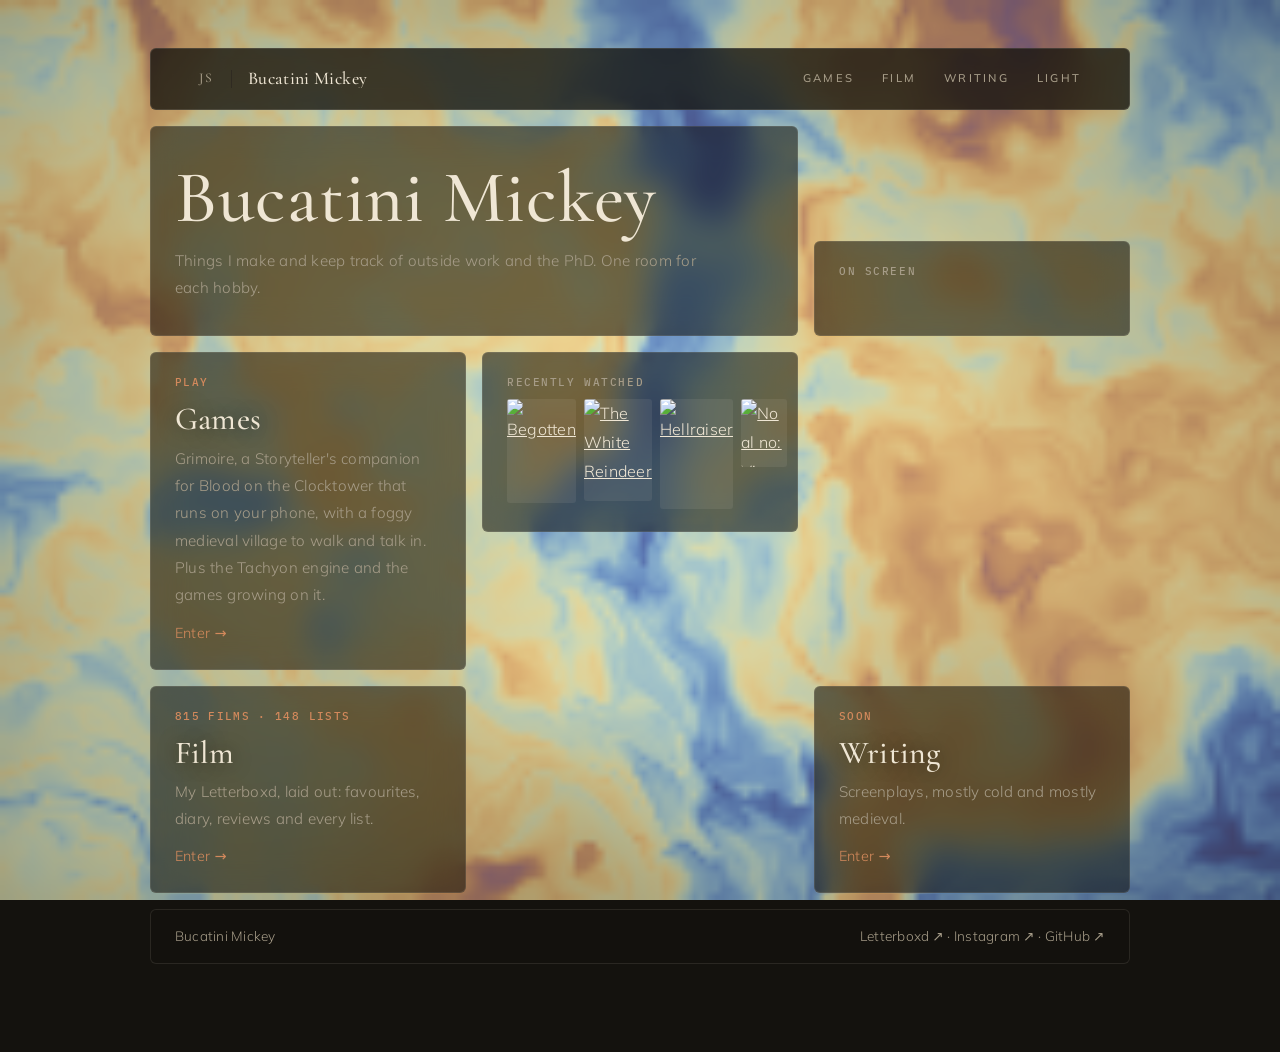
==== index.html @ 18b7577d "Hub: smoother, finer, Off-the-Air melts without the square glitch; a modular home of tiles over the " ====
<!doctype html>
<html lang="en">
<head>
<meta charset="utf-8">
<meta name="viewport" content="width=device-width,initial-scale=1,viewport-fit=cover">
<title>Bucatini Mickey</title>
<link rel="stylesheet" href="assets/fonts/fonts.css">
<link rel="preload" href="assets/fonts/cormorant-garamond-500-latin.woff2" as="font" type="font/woff2" crossorigin>
<link rel="preload" href="assets/fonts/mulish-500-latin.woff2" as="font" type="font/woff2" crossorigin>
<meta name="description" content="Hobby projects by Mickey: film, game dev and whatever grows next.">
<style>
/* Bucatini Mickey hub: the page floats on a datamoshed cut-up of patterns and photographs (assets/hub.js; the Mandelbrot zoom and the Maya textile are in assets/archive) (the Starry Night field is kept in assets/archive). Shared theme. Night-forest dark by default, autumn + psychedelic accents, washi paper light mode on request. */
:root{
  --bg:#14120e; --bg2:#1c1913; --ink:#efe6d4; --dim:#a69c88; --line:#2f2a21;
  --kaki:#e8743b; --kuchiba:#d6a14a; --koke:#86a35a; --ai:#5b77bd; --fuji:#a07ccb; --beni:#d0473c;
  --acc:#d3895c; --hair:color-mix(in srgb,var(--line) 70%,transparent);
  --f-disp:'Cormorant Garamond',Garamond,Georgia,serif;
  --f-body:'Mulish',system-ui,sans-serif;
  --f-mono:'IBM Plex Mono',ui-monospace,monospace;
  --here-size:1.1rem;
  color-scheme:dark;
}
:root[data-theme="light"]{
  --bg:#ece6da; --bg2:#f5f0e6; --ink:#1d1a15; --dim:#6b6253; --line:#d6ccbb;
  --kaki:#c4561f; --kuchiba:#a2761b; --koke:#557a2c; --ai:#33508f; --fuji:#6f4a95; --beni:#a8302a;
  --acc:#a95a32; color-scheme:light}
*{box-sizing:border-box}
html{scroll-padding-top:20px}
body{margin:0;background:var(--bg);color:var(--ink);font:300 16px/1.8 var(--f-body);letter-spacing:.015em}
a{color:inherit}
button,input,summary{font:inherit;color:inherit}
:focus-visible{outline:2px solid var(--acc);outline-offset:3px}
.wrap{max-width:none;margin:0;padding-inline:clamp(20px,5vw,48px)}
.sky{position:relative;height:clamp(220px,42vh,420px);overflow:hidden}
.sky.short{height:clamp(150px,26vh,240px)}
.sky canvas{position:absolute;inset:0;width:100%;height:100%;display:block}
.sky::after{content:"";position:absolute;inset:0;background:linear-gradient(to bottom,transparent 40%,var(--bg))}
.mast{position:relative;display:flex;flex-direction:column;gap:14px;padding-block:56px 36px}
.crumb{font:500 .78rem var(--f-mono);letter-spacing:.12em;text-transform:uppercase;color:var(--dim);text-decoration:none}
.crumb:hover{color:var(--acc)}
.title{display:flex;align-items:flex-end;gap:18px;flex-wrap:wrap}
h1{font:500 clamp(2.8rem,9.5vw,5.2rem)/1 var(--f-disp);margin:0;letter-spacing:.01em;text-wrap:balance}
.lede{margin:0;max-width:58ch;color:var(--dim)}
.lede a{color:var(--ink);text-decoration-color:var(--acc);text-underline-offset:3px}
.enso{display:inline-block;width:.7em;height:.7em;border:1.5px solid var(--acc);border-right-color:transparent;border-radius:50%;transform:rotate(-30deg);flex:none}
footer{border-top:1px solid var(--line);padding-block:24px 48px;color:var(--dim);font-size:.85rem;display:flex;gap:16px;flex-wrap:wrap;justify-content:space-between}
footer a{text-decoration:none}footer a:hover{color:var(--acc)}
@media (prefers-reduced-motion:no-preference){html{scroll-behavior:smooth}}

.top{position:relative;z-index:2;border-bottom:1px solid var(--line);background:var(--bg)}
.top .wrap{display:flex;justify-content:space-between;align-items:center;gap:16px;min-height:52px;flex-wrap:wrap}
.top .home{font:500 1.15rem var(--f-disp);text-decoration:none;letter-spacing:.02em}
.top nav{display:flex;align-items:center;gap:22px;font-size:.85rem;letter-spacing:.08em;text-transform:uppercase}
.top nav a{text-decoration:none;color:var(--dim);padding-block:4px;border-bottom:1px solid transparent}
.top nav a:hover{color:var(--ink)}
.top nav a[aria-current="page"]{color:var(--ink);border-bottom-color:var(--acc)}
.top nav .later{color:var(--dim);opacity:.55;cursor:default;padding-block:4px;border-bottom:1px solid transparent}
.mode{background:none;border:0;padding:4px 0;cursor:pointer;color:var(--dim);font:inherit;letter-spacing:inherit;text-transform:inherit;border-bottom:1px solid transparent}
.mode:hover{color:var(--ink)}

/* one painted background for the whole site; content sits on a paper column down the middle */
.brand{display:flex;align-items:center;gap:12px}
.js{display:inline-grid;place-items:center;width:30px;height:30px;border:1px solid var(--ink);font:600 .78rem/1 var(--f-body);letter-spacing:.06em;color:var(--ink);text-decoration:none;flex:none}
a.js:hover{background:var(--ink);color:var(--bg)}
span.js{cursor:default;opacity:.85}
/* Letterboxd link: its orange, green and blue as the underline */
.lb{text-decoration:none;background:linear-gradient(to right,#ff8000 0 33.3%,#00e054 33.3% 66.6%,#40bcf4 66.6%) no-repeat 0 100%/100% 2px;padding-bottom:2px}
.lb:hover{background-size:100% 100%;color:#14181c}
</style>
<style>
/* the panel lets a little more of the fractal through than other pages do */
/* the panel is frosted glass: the backdrop's colours come through it blurred and darkened (lightened in the light
   theme), so it belongs to the picture; the bar stays nearly solid, and the rooms are set off by hairlines */
body .page{--glass:84%}
@media (min-width:621px){
  body .page{background:color-mix(in srgb,var(--bg) 42%,transparent);-webkit-backdrop-filter:blur(24px) saturate(1.5) brightness(.62);backdrop-filter:blur(24px) saturate(1.5) brightness(.62);
    box-shadow:0 0 0 1px color-mix(in srgb,var(--ink) 14%,transparent),0 40px 90px -40px rgba(0,0,0,.6)}
  :root[data-theme="light"] body .page{background:color-mix(in srgb,var(--bg) 55%,transparent);-webkit-backdrop-filter:blur(24px) saturate(1.3) brightness(1.18);backdrop-filter:blur(24px) saturate(1.3) brightness(1.18)}
  body .page>.bar{background:color-mix(in srgb,var(--bg) 88%,transparent)}
  .room{border-top-color:color-mix(in srgb,var(--ink) 16%,transparent)}
  .room h2,.mast h1{text-shadow:0 1px 18px color-mix(in srgb,var(--bg) 60%,transparent)}
}
@media (max-width:620px){body .page{--glass:76%}}
.rooms{display:flex;flex-direction:column;padding-block:8px 64px}
.room{display:grid;grid-template-columns:auto minmax(0,1fr) auto;gap:18px;align-items:start;padding:40px 0;border-top:1px solid var(--line);text-decoration:none}
.room:last-child{border-bottom:1px solid var(--line)}

.room .enso{margin-top:.8rem;font-size:1.2rem}
.room h2{font:500 clamp(1.6rem,4.5vw,2.2rem)/1.1 var(--f-disp);margin:0 0 8px}
.room p{margin:0;color:var(--dim);max-width:52ch}
.room .go{display:inline-block;margin-top:12px;font-size:.9rem;color:var(--acc)}
a.room:hover h2{color:var(--acc)}
a.room:hover .go{text-decoration:underline;text-underline-offset:4px}
.stats{display:flex;flex-direction:column;gap:10px;margin:0;text-align:right}
.stats dt{font:500 .68rem var(--f-mono);letter-spacing:.12em;text-transform:uppercase;color:var(--dim)}
.stats dd{margin:0;font:500 1.6rem/1 var(--f-disp);font-variant-numeric:tabular-nums}
.soon{font:500 .72rem var(--f-mono);letter-spacing:.12em;text-transform:uppercase;color:var(--acc);border:1px solid var(--acc);border-radius:99px;padding:3px 10px;white-space:nowrap}
@media (max-width:620px){.room{grid-template-columns:auto minmax(0,1fr)}.stats{grid-column:2;flex-direction:row;gap:20px;text-align:left}.soon{grid-column:2;justify-self:start}}
</style>
<link rel="stylesheet" href="assets/bar.css">
<style>
/* A modular home: no single panel. The bar floats on its own; below it, tiles of frosted glass sit in a grid with
   gaps (and one empty cell) through which the backdrop shows. The "On screen" tile names the photograph the
   backdrop is showing; "Recently watched" takes the last four films from the Film page's diary. */
body .page{background:transparent!important;box-shadow:none!important;-webkit-backdrop-filter:none!important;backdrop-filter:none!important;border-radius:0}
body .page>.bar{background:color-mix(in srgb,var(--bg) 78%,transparent);-webkit-backdrop-filter:blur(18px);backdrop-filter:blur(18px);border-radius:6px;border:1px solid color-mix(in srgb,var(--ink) 12%,transparent)}
.tiles{display:grid;grid-template-columns:repeat(6,minmax(0,1fr));gap:16px;margin-top:16px;padding-bottom:40px}
.tile{position:relative;display:block;padding:22px 24px;border-radius:6px;text-decoration:none;color:var(--ink);
  background:color-mix(in srgb,var(--bg) 58%,transparent);-webkit-backdrop-filter:blur(16px) saturate(1.3);backdrop-filter:blur(16px) saturate(1.3);
  border:1px solid color-mix(in srgb,var(--ink) 10%,transparent);transition:background .3s,transform .3s}
.tile h2{font:500 clamp(1.5rem,3.2vw,2rem)/1.1 var(--f-disp);margin:0 0 8px}
.tile p{margin:0;color:var(--dim);font-size:.95rem}
.intro{grid-column:1/5;padding-block:34px}
.intro h1{font-size:clamp(2.6rem,7vw,4.6rem)}
.intro .lede{margin-top:12px}
.now{grid-column:5/7;align-self:end}
.now h2,.watched h2{font:500 .7rem var(--f-mono);letter-spacing:.14em;text-transform:uppercase;color:var(--dim);margin:0 0 10px}
.now p{font:italic 400 1.15rem/1.4 var(--f-disp);color:var(--ink)}
.room{grid-column:span 2}
a.room:hover{background:color-mix(in srgb,var(--bg) 72%,transparent);transform:translateY(-3px)}
a.room:hover h2{color:var(--acc)}
.kick{display:block;margin-bottom:12px;font:500 .7rem var(--f-mono);letter-spacing:.12em;text-transform:uppercase;color:var(--acc)}
.go{display:inline-block;margin-top:14px;font-size:.88rem;color:var(--acc)}
.watched{grid-column:3/5;align-self:start}
.watched ol{list-style:none;margin:0;padding:0;display:grid;grid-template-columns:repeat(4,1fr);gap:8px}
.watched a{display:block;border-radius:3px;overflow:hidden;aspect-ratio:2/3;background:color-mix(in srgb,var(--ink) 8%,transparent)}
.watched img{display:block;width:100%;height:100%;object-fit:cover}
.watched a:hover{outline:2px solid var(--acc);outline-offset:-2px}
/* a checkerboard: two cells are left empty so the picture shows through */
@media (min-width:901px){
  .intro{grid-row:1}.now{grid-row:1}
  .tiles>a[href="game-dev/"]{grid-row:2;grid-column:1/3}.watched{grid-row:2;grid-column:3/5}
  .tiles>a[href="films/"]{grid-row:3;grid-column:1/3}.tiles>a[href="writing/"]{grid-row:3;grid-column:5/7}
  .foot{grid-row:4}
}
.foot{grid-column:1/7;display:flex;justify-content:space-between;flex-wrap:wrap;gap:10px;padding-block:14px;font-size:.85rem;color:var(--dim)}
.foot a{text-decoration:none}.foot a:hover{color:var(--acc)}
@media (max-width:900px){.tiles{grid-template-columns:repeat(2,minmax(0,1fr))}.intro,.foot{grid-column:1/3}.now,.watched{grid-column:span 2}.tiles>a.room{grid-column:span 1}.tiles>a[href="writing/"]{grid-column:span 2}}
@media (max-width:560px){.tile,body .page>.bar{-webkit-backdrop-filter:none!important;backdrop-filter:none!important;background:color-mix(in srgb,var(--bg) 74%,transparent)}   /* blur over a moving picture is costly on a phone */
  .tiles{grid-template-columns:1fr;gap:12px}.intro,.now,.watched,.foot,.tiles>a.room,.tiles>a[href="writing/"]{grid-column:1}.tile{padding:18px}}
</style>
</head>
<body>
<canvas class="backdrop" id="fractal" aria-hidden="true"></canvas>
<div class="page">
<header class="bar"><div class="bar-in">
  <nav class="sites" aria-label="Sites"><a class="me away" href="https://jsonsummers.github.io/" title="Jason Summers: research, CV and links"><span>J</span><span class="x"><span>ason </span></span><span>S</span><span class="x"><span>ummers</span></span></a><a class="bm here" href="./" aria-current="true" title="Bucatini Mickey: films, games, photos and other hobbies"><span>B</span><span class="x"><span>ucatini </span></span><span>M</span><span class="x"><span>ickey</span></span></a></nav>
  <nav class="pages" aria-label="Pages"><a href="game-dev/">Games</a><a href="films/">Film</a><a href="writing/">Writing</a><button class="mode" id="mode" type="button" aria-label="Switch light or dark">Light</button></nav>
</div></header>
<main class="tiles">
  <section class="tile intro"><h1>Bucatini Mickey</h1><p class="lede">Things I make and keep track of outside work and the PhD. One room for each hobby.</p></section>
  <section class="tile now" aria-live="polite"><h2>On screen</h2><p id="now">&nbsp;</p></section>
  <a class="tile room" href="game-dev/"><span class="kick">Play</span><h2>Games</h2><p>Grimoire, a Storyteller's companion for Blood on the Clocktower that runs on your phone, with a foggy medieval village to walk and talk in. Plus the Tachyon engine and the games growing on it.</p><span class="go">Enter →</span></a>
  <a class="tile room" href="films/"><span class="kick">815 films · 148 lists</span><h2>Film</h2><p>My Letterboxd, laid out: favourites, diary, reviews and every list.</p><span class="go">Enter →</span></a>
  <section class="tile watched"><h2>Recently watched</h2><ol id="watched"></ol></section>
  <a class="tile room" href="writing/"><span class="kick">Soon</span><h2>Writing</h2><p>Screenplays, mostly cold and mostly medieval.</p><span class="go">Enter →</span></a>
  <footer class="tile foot"><span>Bucatini Mickey</span><span><a href="https://letterboxd.com/bucatini_mickey/">Letterboxd ↗</a> · <a href="https://www.instagram.com/bucatini_mickey/">Instagram ↗</a> · <a href="https://github.com/bucatini-mickey">GitHub ↗</a></span></footer>
</main>
</div>
<script>/* the last four films from the Film page's diary */
fetch('films/recent.json').then(r=>r.ok?r.json():{films:[]}).then(d=>{const esc=x=>String(x||'').replace(/[&<>"]/g,c=>({'&':'&amp;','<':'&lt;','>':'&gt;','"':'&quot;'}[c]));
  document.getElementById('watched').innerHTML=(d.films||[]).slice(0,4).map(f=>`<li><a href="${esc(f.link)}" title="${esc(f.t)} (${esc(f.y)})"><img src="${esc(f.p.replace('-0-600-0-900-','-0-230-0-345-'))}" alt="${esc(f.t)}" loading="lazy"></a></li>`).join('')}).catch(()=>{});
addEventListener('hubscene',e=>{document.getElementById('now').textContent=e.detail||' '});</script>
<script src="assets/mosh.js"></script>
<script src="assets/hub.js"></script>
<script>
/* dark by default; light only when the visitor picks it (remembered in this browser) */
(function(){
  const root=document.documentElement, btn=document.getElementById('mode');
  const set=m=>{if(m==='light')root.dataset.theme='light';else delete root.dataset.theme;if(btn)btn.textContent=m==='light'?'Dark':'Light'};
  let m='dark';try{m=localStorage.getItem('bm-theme')||'dark'}catch(e){}
  set(m); if(btn)btn.onclick=()=>{m=m==='dark'?'light':'dark';try{localStorage.setItem('bm-theme',m)}catch(e){}set(m)};
})();
</script>
<script src="assets/bar.js" defer></script>
</body>
</html>
---- assets/fonts/fonts.css ----
/* Every typeface on this site, served from the site itself (no Google round trips). Made by fontslocal.py from
   the Google Fonts css2 API; latin and latin-ext only. The browser fetches a file only when a page uses that face. */
@font-face {
  font-family: 'Cormorant Garamond';
  font-style: normal;
  font-weight: 400;
  font-display: swap;
  src: url(cormorant-garamond-400-latin-ext.woff2) format('woff2');
  unicode-range: U+0100-02BA, U+02BD-02C5, U+02C7-02CC, U+02CE-02D7, U+02DD-02FF, U+0304, U+0308, U+0329, U+1D00-1DBF, U+1E00-1E9F, U+1EF2-1EFF, U+2020, U+20A0-20AB, U+20AD-20C4, U+2113, U+2C60-2C7F, U+A720-A7FF;
}
@font-face {
  font-family: 'Cormorant Garamond';
  font-style: normal;
  font-weight: 400;
  font-display: swap;
  src: url(cormorant-garamond-400-latin.woff2) format('woff2');
  unicode-range: U+0000-00FF, U+0131, U+0152-0153, U+02BB-02BC, U+02C6, U+02DA, U+02DC, U+0304, U+0308, U+0329, U+2000-206F, U+20AC, U+2122, U+2191, U+2193, U+2212, U+2215, U+FEFF, U+FFFD;
}
@font-face {
  font-family: 'Cormorant Garamond';
  font-style: italic;
  font-weight: 400;
  font-display: swap;
  src: url(cormorant-garamond-400i-latin-ext.woff2) format('woff2');
  unicode-range: U+0100-02BA, U+02BD-02C5, U+02C7-02CC, U+02CE-02D7, U+02DD-02FF, U+0304, U+0308, U+0329, U+1D00-1DBF, U+1E00-1E9F, U+1EF2-1EFF, U+2020, U+20A0-20AB, U+20AD-20C4, U+2113, U+2C60-2C7F, U+A720-A7FF;
}
@font-face {
  font-family: 'Cormorant Garamond';
  font-style: italic;
  font-weight: 400;
  font-display: swap;
  src: url(cormorant-garamond-400i-latin.woff2) format('woff2');
  unicode-range: U+0000-00FF, U+0131, U+0152-0153, U+02BB-02BC, U+02C6, U+02DA, U+02DC, U+0304, U+0308, U+0329, U+2000-206F, U+20AC, U+2122, U+2191, U+2193, U+2212, U+2215, U+FEFF, U+FFFD;
}
@font-face {
  font-family: 'Cormorant Garamond';
  font-style: normal;
  font-weight: 500;
  font-display: swap;
  src: url(cormorant-garamond-500-latin-ext.woff2) format('woff2');
  unicode-range: U+0100-02BA, U+02BD-02C5, U+02C7-02CC, U+02CE-02D7, U+02DD-02FF, U+0304, U+0308, U+0329, U+1D00-1DBF, U+1E00-1E9F, U+1EF2-1EFF, U+2020, U+20A0-20AB, U+20AD-20C4, U+2113, U+2C60-2C7F, U+A720-A7FF;
}
@font-face {
  font-family: 'Cormorant Garamond';
  font-style: normal;
  font-weight: 500;
  font-display: swap;
  src: url(cormorant-garamond-500-latin.woff2) format('woff2');
  unicode-range: U+0000-00FF, U+0131, U+0152-0153, U+02BB-02BC, U+02C6, U+02DA, U+02DC, U+0304, U+0308, U+0329, U+2000-206F, U+20AC, U+2122, U+2191, U+2193, U+2212, U+2215, U+FEFF, U+FFFD;
}
@font-face {
  font-family: 'Cormorant Garamond';
  font-style: normal;
  font-weight: 600;
  font-display: swap;
  src: url(cormorant-garamond-600-latin-ext.woff2) format('woff2');
  unicode-range: U+0100-02BA, U+02BD-02C5, U+02C7-02CC, U+02CE-02D7, U+02DD-02FF, U+0304, U+0308, U+0329, U+1D00-1DBF, U+1E00-1E9F, U+1EF2-1EFF, U+2020, U+20A0-20AB, U+20AD-20C4, U+2113, U+2C60-2C7F, U+A720-A7FF;
}
@font-face {
  font-family: 'Cormorant Garamond';
  font-style: normal;
  font-weight: 600;
  font-display: swap;
  src: url(cormorant-garamond-600-latin.woff2) format('woff2');
  unicode-range: U+0000-00FF, U+0131, U+0152-0153, U+02BB-02BC, U+02C6, U+02DA, U+02DC, U+0304, U+0308, U+0329, U+2000-206F, U+20AC, U+2122, U+2191, U+2193, U+2212, U+2215, U+FEFF, U+FFFD;
}
@font-face {
  font-family: 'EB Garamond';
  font-style: normal;
  font-weight: 400;
  font-display: swap;
  src: url(eb-garamond-400-latin-ext.woff2) format('woff2');
  unicode-range: U+0100-02BA, U+02BD-02C5, U+02C7-02CC, U+02CE-02D7, U+02DD-02FF, U+0304, U+0308, U+0329, U+1D00-1DBF, U+1E00-1E9F, U+1EF2-1EFF, U+2020, U+20A0-20AB, U+20AD-20C4, U+2113, U+2C60-2C7F, U+A720-A7FF;
}
@font-face {
  font-family: 'EB Garamond';
  font-style: normal;
  font-weight: 400;
  font-display: swap;
  src: url(eb-garamond-400-latin.woff2) format('woff2');
  unicode-range: U+0000-00FF, U+0131, U+0152-0153, U+02BB-02BC, U+02C6, U+02DA, U+02DC, U+0304, U+0308, U+0329, U+2000-206F, U+20AC, U+2122, U+2191, U+2193, U+2212, U+2215, U+FEFF, U+FFFD;
}
@font-face {
  font-family: 'EB Garamond';
  font-style: italic;
  font-weight: 400;
  font-display: swap;
  src: url(eb-garamond-400i-latin-ext.woff2) format('woff2');
  unicode-range: U+0100-02BA, U+02BD-02C5, U+02C7-02CC, U+02CE-02D7, U+02DD-02FF, U+0304, U+0308, U+0329, U+1D00-1DBF, U+1E00-1E9F, U+1EF2-1EFF, U+2020, U+20A0-20AB, U+20AD-20C4, U+2113, U+2C60-2C7F, U+A720-A7FF;
}
@font-face {
  font-family: 'EB Garamond';
  font-style: italic;
  font-weight: 400;
  font-display: swap;
  src: url(eb-garamond-400i-latin.woff2) format('woff2');
  unicode-range: U+0000-00FF, U+0131, U+0152-0153, U+02BB-02BC, U+02C6, U+02DA, U+02DC, U+0304, U+0308, U+0329, U+2000-206F, U+20AC, U+2122, U+2191, U+2193, U+2212, U+2215, U+FEFF, U+FFFD;
}
@font-face {
  font-family: 'EB Garamond';
  font-style: normal;
  font-weight: 500;
  font-display: swap;
  src: url(eb-garamond-500-latin-ext.woff2) format('woff2');
  unicode-range: U+0100-02BA, U+02BD-02C5, U+02C7-02CC, U+02CE-02D7, U+02DD-02FF, U+0304, U+0308, U+0329, U+1D00-1DBF, U+1E00-1E9F, U+1EF2-1EFF, U+2020, U+20A0-20AB, U+20AD-20C4, U+2113, U+2C60-2C7F, U+A720-A7FF;
}
@font-face {
  font-family: 'EB Garamond';
  font-style: normal;
  font-weight: 500;
  font-display: swap;
  src: url(eb-garamond-500-latin.woff2) format('woff2');
  unicode-range: U+0000-00FF, U+0131, U+0152-0153, U+02BB-02BC, U+02C6, U+02DA, U+02DC, U+0304, U+0308, U+0329, U+2000-206F, U+20AC, U+2122, U+2191, U+2193, U+2212, U+2215, U+FEFF, U+FFFD;
}
@font-face {
  font-family: 'Fraunces';
  font-style: normal;
  font-weight: 500;
  font-display: swap;
  src: url(fraunces-500-latin-ext.woff2) format('woff2');
  unicode-range: U+0100-02BA, U+02BD-02C5, U+02C7-02CC, U+02CE-02D7, U+02DD-02FF, U+0304, U+0308, U+0329, U+1D00-1DBF, U+1E00-1E9F, U+1EF2-1EFF, U+2020, U+20A0-20AB, U+20AD-20C4, U+2113, U+2C60-2C7F, U+A720-A7FF;
}
@font-face {
  font-family: 'Fraunces';
  font-style: normal;
  font-weight: 500;
  font-display: swap;
  src: url(fraunces-500-latin.woff2) format('woff2');
  unicode-range: U+0000-00FF, U+0131, U+0152-0153, U+02BB-02BC, U+02C6, U+02DA, U+02DC, U+0304, U+0308, U+0329, U+2000-206F, U+20AC, U+2122, U+2191, U+2193, U+2212, U+2215, U+FEFF, U+FFFD;
}
@font-face {
  font-family: 'IBM Plex Mono';
  font-style: normal;
  font-weight: 400;
  font-display: swap;
  src: url(ibm-plex-mono-400-latin-ext.woff2) format('woff2');
  unicode-range: U+0100-02BA, U+02BD-02C5, U+02C7-02CC, U+02CE-02D7, U+02DD-02FF, U+0304, U+0308, U+0329, U+1D00-1DBF, U+1E00-1E9F, U+1EF2-1EFF, U+2020, U+20A0-20AB, U+20AD-20C4, U+2113, U+2C60-2C7F, U+A720-A7FF;
}
@font-face {
  font-family: 'IBM Plex Mono';
  font-style: normal;
  font-weight: 400;
  font-display: swap;
  src: url(ibm-plex-mono-400-latin.woff2) format('woff2');
  unicode-range: U+0000-00FF, U+0131, U+0152-0153, U+02BB-02BC, U+02C6, U+02DA, U+02DC, U+0304, U+0308, U+0329, U+2000-206F, U+20AC, U+2122, U+2191, U+2193, U+2212, U+2215, U+FEFF, U+FFFD;
}
@font-face {
  font-family: 'IBM Plex Mono';
  font-style: normal;
  font-weight: 500;
  font-display: swap;
  src: url(ibm-plex-mono-500-latin-ext.woff2) format('woff2');
  unicode-range: U+0100-02BA, U+02BD-02C5, U+02C7-02CC, U+02CE-02D7, U+02DD-02FF, U+0304, U+0308, U+0329, U+1D00-1DBF, U+1E00-1E9F, U+1EF2-1EFF, U+2020, U+20A0-20AB, U+20AD-20C4, U+2113, U+2C60-2C7F, U+A720-A7FF;
}
@font-face {
  font-family: 'IBM Plex Mono';
  font-style: normal;
  font-weight: 500;
  font-display: swap;
  src: url(ibm-plex-mono-500-latin.woff2) format('woff2');
  unicode-range: U+0000-00FF, U+0131, U+0152-0153, U+02BB-02BC, U+02C6, U+02DA, U+02DC, U+0304, U+0308, U+0329, U+2000-206F, U+20AC, U+2122, U+2191, U+2193, U+2212, U+2215, U+FEFF, U+FFFD;
}
@font-face {
  font-family: 'IBM Plex Mono';
  font-style: normal;
  font-weight: 600;
  font-display: swap;
  src: url(ibm-plex-mono-600-latin-ext.woff2) format('woff2');
  unicode-range: U+0100-02BA, U+02BD-02C5, U+02C7-02CC, U+02CE-02D7, U+02DD-02FF, U+0304, U+0308, U+0329, U+1D00-1DBF, U+1E00-1E9F, U+1EF2-1EFF, U+2020, U+20A0-20AB, U+20AD-20C4, U+2113, U+2C60-2C7F, U+A720-A7FF;
}
@font-face {
  font-family: 'IBM Plex Mono';
  font-style: normal;
  font-weight: 600;
  font-display: swap;
  src: url(ibm-plex-mono-600-latin.woff2) format('woff2');
  unicode-range: U+0000-00FF, U+0131, U+0152-0153, U+02BB-02BC, U+02C6, U+02DA, U+02DC, U+0304, U+0308, U+0329, U+2000-206F, U+20AC, U+2122, U+2191, U+2193, U+2212, U+2215, U+FEFF, U+FFFD;
}
@font-face {
  font-family: 'IM Fell English';
  font-style: normal;
  font-weight: 400;
  font-display: swap;
  src: url(im-fell-english-400-latin.woff2) format('woff2');
  unicode-range: U+0000-00FF, U+0131, U+0152-0153, U+02BB-02BC, U+02C6, U+02DA, U+02DC, U+0304, U+0308, U+0329, U+2000-206F, U+20AC, U+2122, U+2191, U+2193, U+2212, U+2215, U+FEFF, U+FFFD;
}
@font-face {
  font-family: 'IM Fell English';
  font-style: italic;
  font-weight: 400;
  font-display: swap;
  src: url(im-fell-english-400i-latin.woff2) format('woff2');
  unicode-range: U+0000-00FF, U+0131, U+0152-0153, U+02BB-02BC, U+02C6, U+02DA, U+02DC, U+0304, U+0308, U+0329, U+2000-206F, U+20AC, U+2122, U+2191, U+2193, U+2212, U+2215, U+FEFF, U+FFFD;
}
@font-face {
  font-family: 'IM Fell English SC';
  font-style: normal;
  font-weight: 400;
  font-display: swap;
  src: url(im-fell-english-sc-400-latin.woff2) format('woff2');
  unicode-range: U+0000-00FF, U+0131, U+0152-0153, U+02BB-02BC, U+02C6, U+02DA, U+02DC, U+0304, U+0308, U+0329, U+2000-206F, U+20AC, U+2122, U+2191, U+2193, U+2212, U+2215, U+FEFF, U+FFFD;
}
@font-face {
  font-family: 'Mulish';
  font-style: normal;
  font-weight: 300;
  font-display: swap;
  src: url(mulish-300-latin-ext.woff2) format('woff2');
  unicode-range: U+0100-02BA, U+02BD-02C5, U+02C7-02CC, U+02CE-02D7, U+02DD-02FF, U+0304, U+0308, U+0329, U+1D00-1DBF, U+1E00-1E9F, U+1EF2-1EFF, U+2020, U+20A0-20AB, U+20AD-20C4, U+2113, U+2C60-2C7F, U+A720-A7FF;
}
@font-face {
  font-family: 'Mulish';
  font-style: normal;
  font-weight: 300;
  font-display: swap;
  src: url(mulish-300-latin.woff2) format('woff2');
  unicode-range: U+0000-00FF, U+0131, U+0152-0153, U+02BB-02BC, U+02C6, U+02DA, U+02DC, U+0304, U+0308, U+0329, U+2000-206F, U+20AC, U+2122, U+2191, U+2193, U+2212, U+2215, U+FEFF, U+FFFD;
}
@font-face {
  font-family: 'Mulish';
  font-style: normal;
  font-weight: 400;
  font-display: swap;
  src: url(mulish-400-latin-ext.woff2) format('woff2');
  unicode-range: U+0100-02BA, U+02BD-02C5, U+02C7-02CC, U+02CE-02D7, U+02DD-02FF, U+0304, U+0308, U+0329, U+1D00-1DBF, U+1E00-1E9F, U+1EF2-1EFF, U+2020, U+20A0-20AB, U+20AD-20C4, U+2113, U+2C60-2C7F, U+A720-A7FF;
}
@font-face {
  font-family: 'Mulish';
  font-style: normal;
  font-weight: 400;
  font-display: swap;
  src: url(mulish-400-latin.woff2) format('woff2');
  unicode-range: U+0000-00FF, U+0131, U+0152-0153, U+02BB-02BC, U+02C6, U+02DA, U+02DC, U+0304, U+0308, U+0329, U+2000-206F, U+20AC, U+2122, U+2191, U+2193, U+2212, U+2215, U+FEFF, U+FFFD;
}
@font-face {
  font-family: 'Mulish';
  font-style: normal;
  font-weight: 500;
  font-display: swap;
  src: url(mulish-500-latin-ext.woff2) format('woff2');
  unicode-range: U+0100-02BA, U+02BD-02C5, U+02C7-02CC, U+02CE-02D7, U+02DD-02FF, U+0304, U+0308, U+0329, U+1D00-1DBF, U+1E00-1E9F, U+1EF2-1EFF, U+2020, U+20A0-20AB, U+20AD-20C4, U+2113, U+2C60-2C7F, U+A720-A7FF;
}
@font-face {
  font-family: 'Mulish';
  font-style: normal;
  font-weight: 500;
  font-display: swap;
  src: url(mulish-500-latin.woff2) format('woff2');
  unicode-range: U+0000-00FF, U+0131, U+0152-0153, U+02BB-02BC, U+02C6, U+02DA, U+02DC, U+0304, U+0308, U+0329, U+2000-206F, U+20AC, U+2122, U+2191, U+2193, U+2212, U+2215, U+FEFF, U+FFFD;
}
@font-face {
  font-family: 'Mulish';
  font-style: normal;
  font-weight: 600;
  font-display: swap;
  src: url(mulish-600-latin-ext.woff2) format('woff2');
  unicode-range: U+0100-02BA, U+02BD-02C5, U+02C7-02CC, U+02CE-02D7, U+02DD-02FF, U+0304, U+0308, U+0329, U+1D00-1DBF, U+1E00-1E9F, U+1EF2-1EFF, U+2020, U+20A0-20AB, U+20AD-20C4, U+2113, U+2C60-2C7F, U+A720-A7FF;
}
@font-face {
  font-family: 'Mulish';
  font-style: normal;
  font-weight: 600;
  font-display: swap;
  src: url(mulish-600-latin.woff2) format('woff2');
  unicode-range: U+0000-00FF, U+0131, U+0152-0153, U+02BB-02BC, U+02C6, U+02DA, U+02DC, U+0304, U+0308, U+0329, U+2000-206F, U+20AC, U+2122, U+2191, U+2193, U+2212, U+2215, U+FEFF, U+FFFD;
}
@font-face {
  font-family: 'Mulish';
  font-style: normal;
  font-weight: 700;
  font-display: swap;
  src: url(mulish-700-latin-ext.woff2) format('woff2');
  unicode-range: U+0100-02BA, U+02BD-02C5, U+02C7-02CC, U+02CE-02D7, U+02DD-02FF, U+0304, U+0308, U+0329, U+1D00-1DBF, U+1E00-1E9F, U+1EF2-1EFF, U+2020, U+20A0-20AB, U+20AD-20C4, U+2113, U+2C60-2C7F, U+A720-A7FF;
}
@font-face {
  font-family: 'Mulish';
  font-style: normal;
  font-weight: 700;
  font-display: swap;
  src: url(mulish-700-latin.woff2) format('woff2');
  unicode-range: U+0000-00FF, U+0131, U+0152-0153, U+02BB-02BC, U+02C6, U+02DA, U+02DC, U+0304, U+0308, U+0329, U+2000-206F, U+20AC, U+2122, U+2191, U+2193, U+2212, U+2215, U+FEFF, U+FFFD;
}
---- assets/bar.css ----
/* The top bar and the floating page, shared by jsonsummers.github.io and bucatini-mickey.github.io.
   Keep both copies identical (and assets/bar.js with them).

   Bar: both sites are always named in the same order, Jason Summers on the left and Bucatini Mickey on the right,
   divided by a hairline. The site you are on is written in full; the other is written quietly as its initials.
   Following the other site plays the change: this name folds down to its initials and the other unfolds to full.
   Each name is its initials plus folding spans (.x), so the change is just those spans opening or closing.
   On the right, this site's pages. One typeface on both sites, so the bar measures the same everywhere;
   each page colours it through --bg --ink --dim --line --acc.

   Floating page: every page's theme fills the window as a fixed .backdrop and the page sits on it as a panel of
   the same width and offset everywhere, so nothing moves when you change page or site. The panel lets a little
   of the backdrop through (--glass is how much of the page colour it keeps; less on phones, where the margins
   are too narrow to show the backdrop otherwise); the bar on it stays solid. */
.bar{position:relative;z-index:5;background:var(--bar-bg,var(--bg));border-bottom:1px solid var(--line);
  --f-bar:'Cormorant Garamond',Garamond,Georgia,serif;--f-barsans:'Mulish',system-ui,sans-serif}
.bar-in{max-width:var(--bar-w,1040px);margin:0 auto;padding:0 clamp(16px,5vw,48px);min-height:60px;display:flex;align-items:center;justify-content:space-between;gap:8px 24px;flex-wrap:wrap}
.sites{display:flex;align-items:center;margin:0;padding:0;--ease:cubic-bezier(.65,0,.35,1)}
.sites a{display:flex;align-items:center;text-decoration:none;white-space:nowrap;color:var(--ink);font:500 1.12rem/1 var(--f-bar);letter-spacing:.02em;
  transition:color .55s var(--ease),font-size .55s var(--ease),letter-spacing .55s var(--ease)}
.sites>*+*{margin-left:16px;padding-left:16px;border-left:1px solid var(--line)}
.sites .x{display:grid;grid-template-columns:1fr;transition:grid-template-columns .55s var(--ease),opacity .4s var(--ease)}
.sites .x>span{overflow:hidden;white-space:pre}
.sites .away,.sites.swap .here{color:var(--dim);font-size:.84rem;letter-spacing:.18em}
.sites .away .x,.sites.swap .here .x{grid-template-columns:0fr;opacity:0}
.sites.swap .away{color:var(--ink);font-size:1.12rem;letter-spacing:.02em}
.sites.swap .away .x{grid-template-columns:1fr;opacity:1}
.sites .away:hover{color:var(--ink)}
.pages{display:flex;align-items:center;gap:clamp(14px,2.6vw,28px);font:500 .7rem/1 var(--f-barsans);letter-spacing:.2em;text-transform:uppercase}
.pages a,.pages button{position:relative;color:var(--dim);text-decoration:none;padding:8px 0;border:0;background:none;font:inherit;letter-spacing:inherit;text-transform:inherit;cursor:pointer}
.pages a:hover,.pages button:hover{color:var(--ink)}
.pages a[aria-current="page"]{color:var(--ink)}
.pages a[aria-current="page"]::after{content:"";position:absolute;left:50%;bottom:0;width:14px;height:1px;margin-left:-7px;background:var(--acc)}
@media (max-width:620px){
  .bar-in{flex-direction:column;align-items:flex-start;gap:0;padding-block:14px 6px}
  .pages{flex-wrap:wrap;gap:2px 13px;padding-top:10px;letter-spacing:.13em;font-size:.66rem}
}

.backdrop{position:fixed;left:0;top:0;width:100vw;height:100vh;z-index:0;pointer-events:none;display:block;will-change:transform}
.backdrop.tall{height:140vh}
.page{--glass:90%;position:relative;z-index:1;max-width:980px;margin:48px auto;background:color-mix(in srgb,var(--bg) var(--glass),transparent);border-radius:4px;box-shadow:0 30px 80px -40px rgba(0,0,0,.45),0 0 0 1px var(--line)}
.page>.bar{border-radius:4px 4px 0 0}
.page>.bar .bar-in{max-width:none}
.page>footer:last-child{border-radius:0 0 4px 4px}
@media (max-width:1040px){.page{margin:28px 24px}}
@media (max-width:620px){.page{margin:14px 10px;--glass:82%}}
/* on a phone the margins are too narrow to show a page's backdrop, so a page can open a window onto it: with
   class="windowed" on .page and class="window" on one block (usually the title), that block is see-through and
   tall, and the rest of the page keeps its panel */
@media (max-width:620px){
  .page.windowed{background:transparent!important;box-shadow:none}
  .page.windowed>:not(.window){background:color-mix(in srgb,var(--bg) var(--glass),transparent)}
  .page.windowed>.bar{background:var(--bg)}
  .page.windowed>.window{background:transparent!important;min-height:var(--window,52vh)}
}
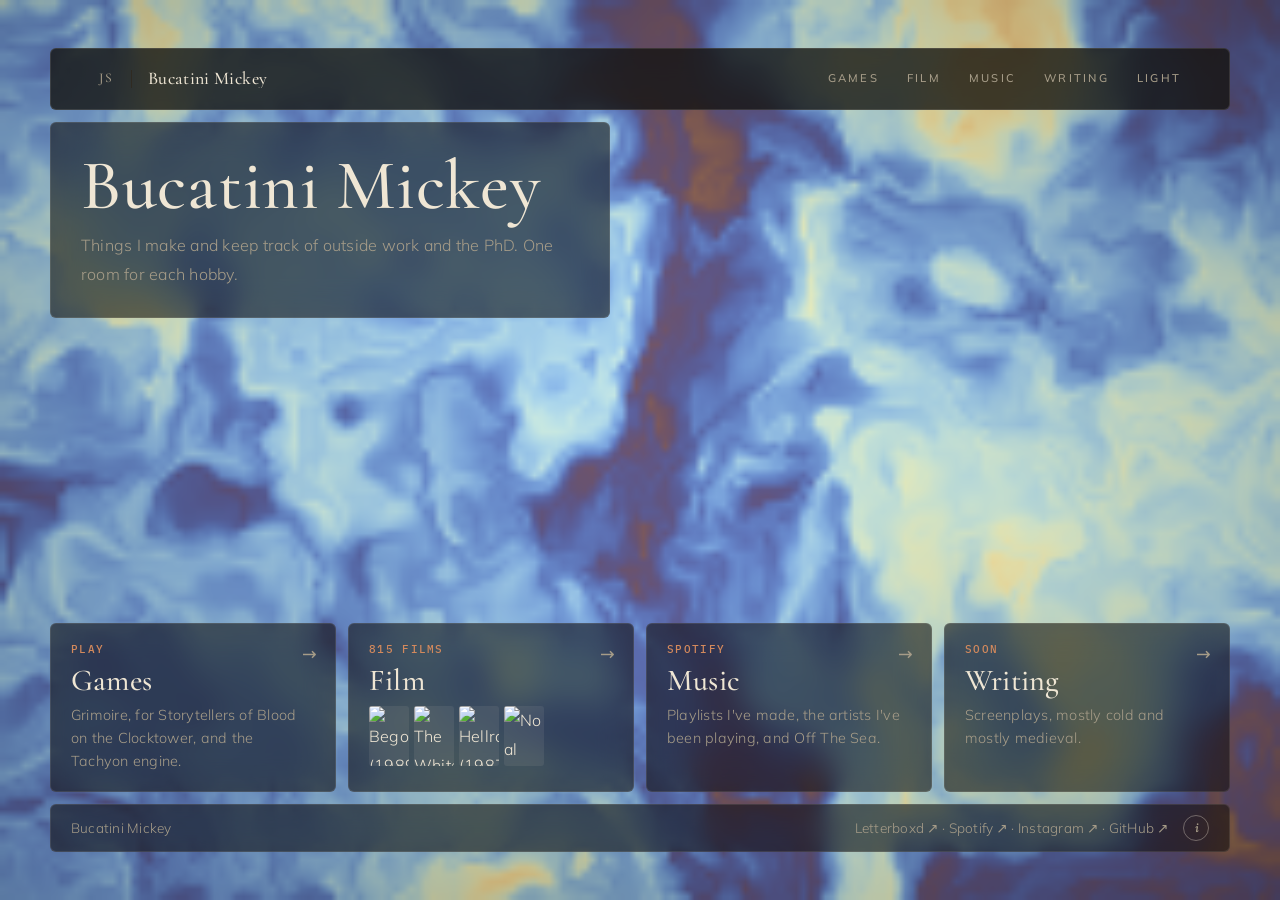
==== commit 800cbbea: "Hub as a home screen: intro, one open window, a row of rooms; caption behind an (i) button. New Musi" ====
--- a/index.html
+++ b/index.html
@@ -67,77 +67,46 @@
 .lb{text-decoration:none;background:linear-gradient(to right,#ff8000 0 33.3%,#00e054 33.3% 66.6%,#40bcf4 66.6%) no-repeat 0 100%/100% 2px;padding-bottom:2px}
 .lb:hover{background-size:100% 100%;color:#14181c}
 </style>
-<style>
-/* the panel lets a little more of the fractal through than other pages do */
-/* the panel is frosted glass: the backdrop's colours come through it blurred and darkened (lightened in the light
-   theme), so it belongs to the picture; the bar stays nearly solid, and the rooms are set off by hairlines */
-body .page{--glass:84%}
-@media (min-width:621px){
-  body .page{background:color-mix(in srgb,var(--bg) 42%,transparent);-webkit-backdrop-filter:blur(24px) saturate(1.5) brightness(.62);backdrop-filter:blur(24px) saturate(1.5) brightness(.62);
-    box-shadow:0 0 0 1px color-mix(in srgb,var(--ink) 14%,transparent),0 40px 90px -40px rgba(0,0,0,.6)}
-  :root[data-theme="light"] body .page{background:color-mix(in srgb,var(--bg) 55%,transparent);-webkit-backdrop-filter:blur(24px) saturate(1.3) brightness(1.18);backdrop-filter:blur(24px) saturate(1.3) brightness(1.18)}
-  body .page>.bar{background:color-mix(in srgb,var(--bg) 88%,transparent)}
-  .room{border-top-color:color-mix(in srgb,var(--ink) 16%,transparent)}
-  .room h2,.mast h1{text-shadow:0 1px 18px color-mix(in srgb,var(--bg) 60%,transparent)}
-}
-@media (max-width:620px){body .page{--glass:76%}}
-.rooms{display:flex;flex-direction:column;padding-block:8px 64px}
-.room{display:grid;grid-template-columns:auto minmax(0,1fr) auto;gap:18px;align-items:start;padding:40px 0;border-top:1px solid var(--line);text-decoration:none}
-.room:last-child{border-bottom:1px solid var(--line)}
-
-.room .enso{margin-top:.8rem;font-size:1.2rem}
-.room h2{font:500 clamp(1.6rem,4.5vw,2.2rem)/1.1 var(--f-disp);margin:0 0 8px}
-.room p{margin:0;color:var(--dim);max-width:52ch}
-.room .go{display:inline-block;margin-top:12px;font-size:.9rem;color:var(--acc)}
-a.room:hover h2{color:var(--acc)}
-a.room:hover .go{text-decoration:underline;text-underline-offset:4px}
-.stats{display:flex;flex-direction:column;gap:10px;margin:0;text-align:right}
-.stats dt{font:500 .68rem var(--f-mono);letter-spacing:.12em;text-transform:uppercase;color:var(--dim)}
-.stats dd{margin:0;font:500 1.6rem/1 var(--f-disp);font-variant-numeric:tabular-nums}
-.soon{font:500 .72rem var(--f-mono);letter-spacing:.12em;text-transform:uppercase;color:var(--acc);border:1px solid var(--acc);border-radius:99px;padding:3px 10px;white-space:nowrap}
-@media (max-width:620px){.room{grid-template-columns:auto minmax(0,1fr)}.stats{grid-column:2;flex-direction:row;gap:20px;text-align:left}.soon{grid-column:2;justify-self:start}}
-</style>
 <link rel="stylesheet" href="assets/bar.css">
 <style>
-/* A modular home: no single panel. The bar floats on its own; below it, tiles of frosted glass sit in a grid with
-   gaps (and one empty cell) through which the backdrop shows. The "On screen" tile names the photograph the
-   backdrop is showing; "Recently watched" takes the last four films from the Film page's diary. */
-body .page{background:transparent!important;box-shadow:none!important;-webkit-backdrop-filter:none!important;backdrop-filter:none!important;border-radius:0}
+/* A home screen rather than a panel. The bar floats on its own; the intro sits top left; the rooms are a row of
+   frosted tiles along the bottom, so the middle of the screen is one clear window onto the backdrop. The Film tile
+   carries the last four films from the diary. The (i) button in the footer says what the backdrop is showing. */
+body .page{background:transparent!important;box-shadow:none!important;-webkit-backdrop-filter:none!important;backdrop-filter:none!important;border-radius:0;
+  max-width:1180px;display:flex;flex-direction:column;min-height:calc(100vh - 96px);min-height:calc(100svh - 96px)}
 body .page>.bar{background:color-mix(in srgb,var(--bg) 78%,transparent);-webkit-backdrop-filter:blur(18px);backdrop-filter:blur(18px);border-radius:6px;border:1px solid color-mix(in srgb,var(--ink) 12%,transparent)}
-.tiles{display:grid;grid-template-columns:repeat(6,minmax(0,1fr));gap:16px;margin-top:16px;padding-bottom:40px}
-.tile{position:relative;display:block;padding:22px 24px;border-radius:6px;text-decoration:none;color:var(--ink);
-  background:color-mix(in srgb,var(--bg) 58%,transparent);-webkit-backdrop-filter:blur(16px) saturate(1.3);backdrop-filter:blur(16px) saturate(1.3);
+.home{flex:1;display:flex;flex-direction:column;gap:12px;margin-top:12px}
+.tile{position:relative;display:block;padding:18px 20px;border-radius:6px;text-decoration:none;color:var(--ink);
+  background:color-mix(in srgb,var(--bg) 60%,transparent);-webkit-backdrop-filter:blur(16px) saturate(1.3);backdrop-filter:blur(16px) saturate(1.3);
   border:1px solid color-mix(in srgb,var(--ink) 10%,transparent);transition:background .3s,transform .3s}
-.tile h2{font:500 clamp(1.5rem,3.2vw,2rem)/1.1 var(--f-disp);margin:0 0 8px}
-.tile p{margin:0;color:var(--dim);font-size:.95rem}
-.intro{grid-column:1/5;padding-block:34px}
-.intro h1{font-size:clamp(2.6rem,7vw,4.6rem)}
-.intro .lede{margin-top:12px}
-.now{grid-column:5/7;align-self:end}
-.now h2,.watched h2{font:500 .7rem var(--f-mono);letter-spacing:.14em;text-transform:uppercase;color:var(--dim);margin:0 0 10px}
-.now p{font:italic 400 1.15rem/1.4 var(--f-disp);color:var(--ink)}
-.room{grid-column:span 2}
-a.room:hover{background:color-mix(in srgb,var(--bg) 72%,transparent);transform:translateY(-3px)}
+.intro{align-self:flex-start;max-width:560px;padding:28px 30px;margin-bottom:max(18vh,40px)}
+.intro h1{font-size:clamp(2.5rem,6.4vw,4.4rem)}
+.intro .lede{margin-top:10px}
+.rooms{margin-top:auto;display:grid;grid-template-columns:repeat(4,minmax(0,1fr));gap:12px}
+.room{display:flex;flex-direction:column}
+.room h2{font:500 clamp(1.5rem,2.6vw,1.9rem)/1.1 var(--f-disp);margin:0 0 6px}
+.room p{margin:0;color:var(--dim);font-size:.9rem;line-height:1.6}
+.room .go{position:absolute;top:14px;right:18px;font-size:1.1rem;color:var(--dim);transition:transform .3s,color .3s}
+a.room:hover .go{color:var(--acc);transform:translateX(3px)}
+a.room:hover{background:color-mix(in srgb,var(--bg) 74%,transparent);transform:translateY(-3px)}
 a.room:hover h2{color:var(--acc)}
-.kick{display:block;margin-bottom:12px;font:500 .7rem var(--f-mono);letter-spacing:.12em;text-transform:uppercase;color:var(--acc)}
-.go{display:inline-block;margin-top:14px;font-size:.88rem;color:var(--acc)}
-.watched{grid-column:3/5;align-self:start}
-.watched ol{list-style:none;margin:0;padding:0;display:grid;grid-template-columns:repeat(4,1fr);gap:8px}
-.watched a{display:block;border-radius:3px;overflow:hidden;aspect-ratio:2/3;background:color-mix(in srgb,var(--ink) 8%,transparent)}
-.watched img{display:block;width:100%;height:100%;object-fit:cover}
-.watched a:hover{outline:2px solid var(--acc);outline-offset:-2px}
-/* a checkerboard: two cells are left empty so the picture shows through */
-@media (min-width:901px){
-  .intro{grid-row:1}.now{grid-row:1}
-  .tiles>a[href="game-dev/"]{grid-row:2;grid-column:1/3}.watched{grid-row:2;grid-column:3/5}
-  .tiles>a[href="films/"]{grid-row:3;grid-column:1/3}.tiles>a[href="writing/"]{grid-row:3;grid-column:5/7}
-  .foot{grid-row:4}
-}
-.foot{grid-column:1/7;display:flex;justify-content:space-between;flex-wrap:wrap;gap:10px;padding-block:14px;font-size:.85rem;color:var(--dim)}
+.kick{display:block;margin-bottom:8px;font:500 .68rem var(--f-mono);letter-spacing:.12em;text-transform:uppercase;color:var(--acc)}
+.strip{list-style:none;margin:2px 0 0;padding:0;display:flex;gap:5px}
+.strip li{flex:none;width:40px;height:60px;border-radius:3px;overflow:hidden;background:color-mix(in srgb,var(--ink) 8%,transparent)}   /* fixed sizes: aspect-ratio here inflates the row */
+.strip img{display:block;width:100%;height:100%;object-fit:cover}
+.foot{display:flex;justify-content:space-between;align-items:center;flex-wrap:wrap;gap:10px;padding-block:10px;font-size:.85rem;color:var(--dim)}
 .foot a{text-decoration:none}.foot a:hover{color:var(--acc)}
-@media (max-width:900px){.tiles{grid-template-columns:repeat(2,minmax(0,1fr))}.intro,.foot{grid-column:1/3}.now,.watched{grid-column:span 2}.tiles>a.room{grid-column:span 1}.tiles>a[href="writing/"]{grid-column:span 2}}
-@media (max-width:560px){.tile,body .page>.bar{-webkit-backdrop-filter:none!important;backdrop-filter:none!important;background:color-mix(in srgb,var(--bg) 74%,transparent)}   /* blur over a moving picture is costly on a phone */
-  .tiles{grid-template-columns:1fr;gap:12px}.intro,.now,.watched,.foot,.tiles>a.room,.tiles>a[href="writing/"]{grid-column:1}.tile{padding:18px}}
+.foot .r{display:flex;align-items:center;gap:14px}
+.info{width:26px;height:26px;border-radius:50%;border:1px solid color-mix(in srgb,var(--ink) 35%,transparent);background:none;padding:0;cursor:pointer;
+  font:italic 600 .85rem/1 var(--f-disp);color:var(--dim)}
+.info:hover,.info[aria-expanded="true"]{color:var(--ink);border-color:var(--acc)}
+.cap{position:absolute;right:0;bottom:calc(100% + 8px);max-width:min(380px,100%);margin:0;padding:12px 16px;border-radius:6px;
+  background:color-mix(in srgb,var(--bg) 86%,transparent);-webkit-backdrop-filter:blur(16px);backdrop-filter:blur(16px);border:1px solid color-mix(in srgb,var(--ink) 12%,transparent);
+  color:var(--ink);font:italic 400 1.05rem/1.4 var(--f-disp)}
+.cap b{display:block;font:500 .66rem var(--f-mono);font-style:normal;letter-spacing:.14em;text-transform:uppercase;color:var(--dim);margin-bottom:4px}
+@media (max-width:900px){.rooms{grid-template-columns:repeat(2,minmax(0,1fr))}}
+@media (max-width:560px){.tile,body .page>.bar{-webkit-backdrop-filter:none!important;backdrop-filter:none!important;background:color-mix(in srgb,var(--bg) 76%,transparent)}   /* blur over a moving picture is costly on a phone */
+  .home{gap:10px}.intro{margin-bottom:26vh}.rooms{gap:10px}.tile{padding:16px}.intro{padding:20px}.room p,.room .kick,.strip{display:none}.room h2{margin:0}}
 </style>
 </head>
 <body>
@@ -145,22 +114,28 @@
 <div class="page">
 <header class="bar"><div class="bar-in">
   <nav class="sites" aria-label="Sites"><a class="me away" href="https://jsonsummers.github.io/" title="Jason Summers: research, CV and links"><span>J</span><span class="x"><span>ason </span></span><span>S</span><span class="x"><span>ummers</span></span></a><a class="bm here" href="./" aria-current="true" title="Bucatini Mickey: films, games, photos and other hobbies"><span>B</span><span class="x"><span>ucatini </span></span><span>M</span><span class="x"><span>ickey</span></span></a></nav>
-  <nav class="pages" aria-label="Pages"><a href="game-dev/">Games</a><a href="films/">Film</a><a href="writing/">Writing</a><button class="mode" id="mode" type="button" aria-label="Switch light or dark">Light</button></nav>
+  <nav class="pages" aria-label="Pages"><a href="game-dev/">Games</a><a href="films/">Film</a><a href="music/">Music</a><a href="writing/">Writing</a><button class="mode" id="mode" type="button" aria-label="Switch light or dark">Light</button></nav>
 </div></header>
-<main class="tiles">
+<main class="home">
   <section class="tile intro"><h1>Bucatini Mickey</h1><p class="lede">Things I make and keep track of outside work and the PhD. One room for each hobby.</p></section>
-  <section class="tile now" aria-live="polite"><h2>On screen</h2><p id="now">&nbsp;</p></section>
-  <a class="tile room" href="game-dev/"><span class="kick">Play</span><h2>Games</h2><p>Grimoire, a Storyteller's companion for Blood on the Clocktower that runs on your phone, with a foggy medieval village to walk and talk in. Plus the Tachyon engine and the games growing on it.</p><span class="go">Enter →</span></a>
-  <a class="tile room" href="films/"><span class="kick">815 films · 148 lists</span><h2>Film</h2><p>My Letterboxd, laid out: favourites, diary, reviews and every list.</p><span class="go">Enter →</span></a>
-  <section class="tile watched"><h2>Recently watched</h2><ol id="watched"></ol></section>
-  <a class="tile room" href="writing/"><span class="kick">Soon</span><h2>Writing</h2><p>Screenplays, mostly cold and mostly medieval.</p><span class="go">Enter →</span></a>
-  <footer class="tile foot"><span>Bucatini Mickey</span><span><a href="https://letterboxd.com/bucatini_mickey/">Letterboxd ↗</a> · <a href="https://www.instagram.com/bucatini_mickey/">Instagram ↗</a> · <a href="https://github.com/bucatini-mickey">GitHub ↗</a></span></footer>
+  <nav class="rooms" aria-label="Rooms">
+    <a class="tile room" href="game-dev/"><span class="kick">Play</span><h2>Games</h2><p>Grimoire, for Storytellers of Blood on the Clocktower, and the Tachyon engine.</p><span class="go" aria-hidden="true">→</span></a>
+    <a class="tile room" href="films/"><span class="kick">815 films</span><h2>Film</h2><ol class="strip" id="watched" aria-label="Recently watched"></ol><span class="go" aria-hidden="true">→</span></a>
+    <a class="tile room" href="music/"><span class="kick">Spotify</span><h2>Music</h2><p>Playlists I've made, the artists I've been playing, and Off The Sea.</p><span class="go" aria-hidden="true">→</span></a>
+    <a class="tile room" href="writing/"><span class="kick">Soon</span><h2>Writing</h2><p>Screenplays, mostly cold and mostly medieval.</p><span class="go" aria-hidden="true">→</span></a>
+  </nav>
+  <footer class="tile foot"><span>Bucatini Mickey</span><span class="r"><span><a href="https://letterboxd.com/bucatini_mickey/">Letterboxd ↗</a> · <a href="https://open.spotify.com/user/jmsummers98">Spotify ↗</a> · <a href="https://www.instagram.com/bucatini_mickey/">Instagram ↗</a> · <a href="https://github.com/bucatini-mickey">GitHub ↗</a></span>
+    <button class="info" id="info" type="button" aria-expanded="false" aria-controls="cap" title="What's on screen">i</button></span>
+    <p class="cap" id="cap" hidden><b>On screen</b><span id="now">Ink, folding over itself</span></p></footer>
 </main>
 </div>
-<script>/* the last four films from the Film page's diary */
+<script>/* the last four films from the Film page's diary, in the Film tile */
 fetch('films/recent.json').then(r=>r.ok?r.json():{films:[]}).then(d=>{const esc=x=>String(x||'').replace(/[&<>"]/g,c=>({'&':'&amp;','<':'&lt;','>':'&gt;','"':'&quot;'}[c]));
-  document.getElementById('watched').innerHTML=(d.films||[]).slice(0,4).map(f=>`<li><a href="${esc(f.link)}" title="${esc(f.t)} (${esc(f.y)})"><img src="${esc(f.p.replace('-0-600-0-900-','-0-230-0-345-'))}" alt="${esc(f.t)}" loading="lazy"></a></li>`).join('')}).catch(()=>{});
-addEventListener('hubscene',e=>{document.getElementById('now').textContent=e.detail||' '});</script>
+  document.getElementById('watched').innerHTML=(d.films||[]).slice(0,4).map(f=>`<li><img src="${esc(f.p.replace('-0-600-0-900-','-0-230-0-345-'))}" alt="${esc(f.t)} (${esc(f.y)})" title="${esc(f.t)}" loading="lazy"></li>`).join('')}).catch(()=>{});
+addEventListener('hubscene',e=>{document.getElementById('now').textContent=e.detail||'Ink, folding over itself'});
+(function(){const b=document.getElementById('info'),c=document.getElementById('cap');   /* the (i) button: what the backdrop is showing */
+  const set=o=>{b.setAttribute('aria-expanded',String(o));c.hidden=!o};
+  b.onclick=e=>{e.stopPropagation();set(c.hidden)};document.addEventListener('click',e=>{if(!c.contains(e.target))set(false)});document.addEventListener('keydown',e=>{if(e.key==='Escape')set(false)})})();</script>
 <script src="assets/mosh.js"></script>
 <script src="assets/hub.js"></script>
 <script>
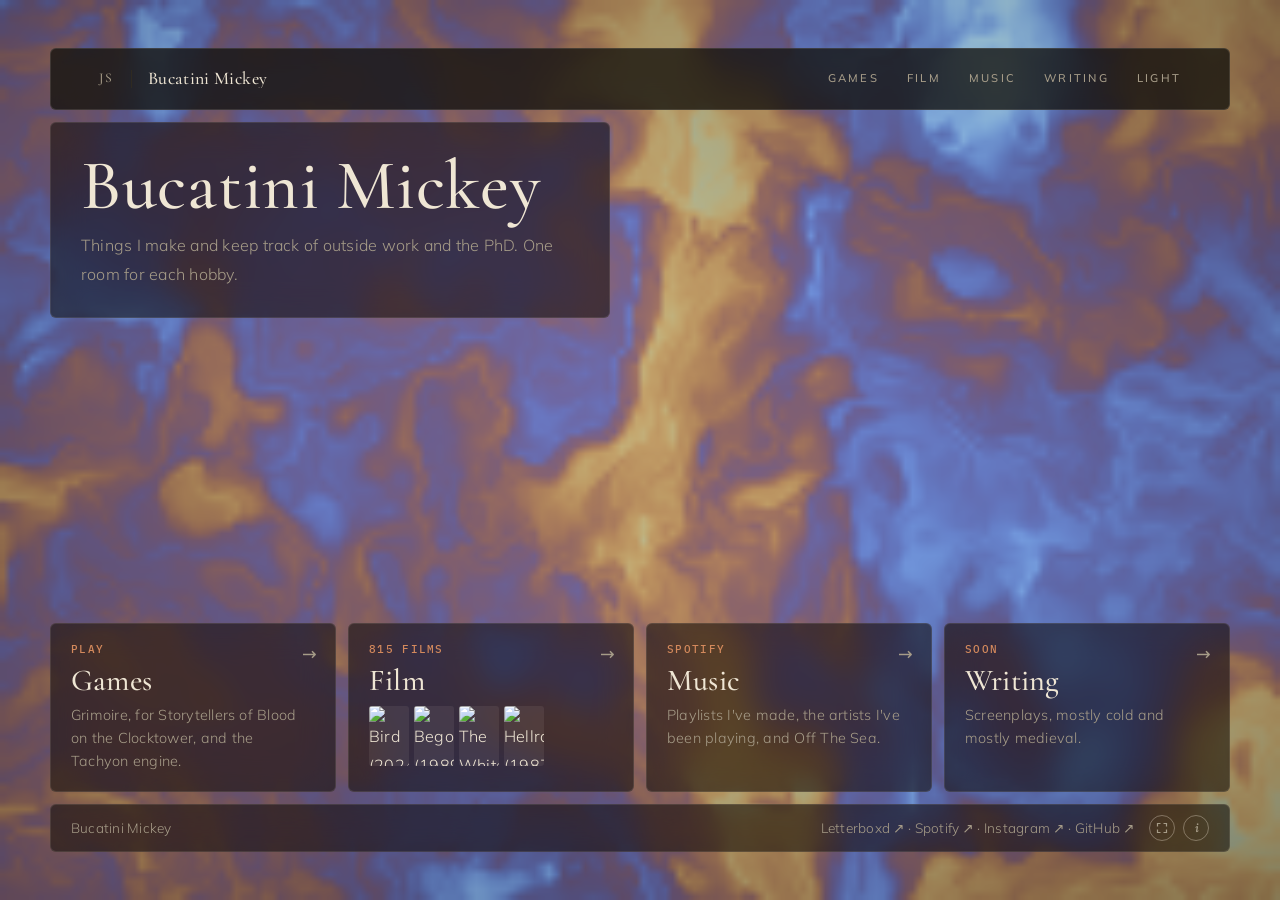
==== commit def1d0ee: "Hub: melt, datamosh and feedback now run together all the time on slow overlapping cycles, so there " ====
--- a/index.html
+++ b/index.html
@@ -99,7 +99,15 @@
 .foot .r{display:flex;align-items:center;gap:14px}
 .info{width:26px;height:26px;border-radius:50%;border:1px solid color-mix(in srgb,var(--ink) 35%,transparent);background:none;padding:0;cursor:pointer;
   font:italic 600 .85rem/1 var(--f-disp);color:var(--dim)}
+.info{display:inline-grid;place-items:center}
 .info:hover,.info[aria-expanded="true"]{color:var(--ink);border-color:var(--acc)}
+.foot .r .info+.info{margin-left:-6px}
+/* just the picture: the page fades away, leaving one small button to bring it back */
+body .page{transition:opacity .6s}
+body.min .page{opacity:0;visibility:hidden;transition:opacity .6s,visibility 0s .6s}
+.unmin{position:fixed;right:18px;bottom:18px;z-index:5;padding:8px 16px;border-radius:99px;cursor:pointer;color:var(--ink);font:500 .7rem var(--f-mono);letter-spacing:.12em;text-transform:uppercase;
+  background:color-mix(in srgb,var(--bg) 70%,transparent);-webkit-backdrop-filter:blur(12px);backdrop-filter:blur(12px);border:1px solid color-mix(in srgb,var(--ink) 18%,transparent);opacity:.75;transition:opacity .3s}
+.unmin:hover,.unmin:focus-visible{opacity:1}
 .cap{position:absolute;right:0;bottom:calc(100% + 8px);max-width:min(380px,100%);margin:0;padding:12px 16px;border-radius:6px;
   background:color-mix(in srgb,var(--bg) 86%,transparent);-webkit-backdrop-filter:blur(16px);backdrop-filter:blur(16px);border:1px solid color-mix(in srgb,var(--ink) 12%,transparent);
   color:var(--ink);font:italic 400 1.05rem/1.4 var(--f-disp)}
@@ -125,14 +133,18 @@
     <a class="tile room" href="writing/"><span class="kick">Soon</span><h2>Writing</h2><p>Screenplays, mostly cold and mostly medieval.</p><span class="go" aria-hidden="true">→</span></a>
   </nav>
   <footer class="tile foot"><span>Bucatini Mickey</span><span class="r"><span><a href="https://letterboxd.com/bucatini_mickey/">Letterboxd ↗</a> · <a href="https://open.spotify.com/user/jmsummers98">Spotify ↗</a> · <a href="https://www.instagram.com/bucatini_mickey/">Instagram ↗</a> · <a href="https://github.com/bucatini-mickey">GitHub ↗</a></span>
-    <button class="info" id="info" type="button" aria-expanded="false" aria-controls="cap" title="What's on screen">i</button></span>
+    <button class="info" id="min" type="button" title="Just the picture" aria-label="Hide the page and show just the picture"><svg viewBox="0 0 16 16" width="12" height="12" fill="none" stroke="currentColor" stroke-width="1.6" aria-hidden="true"><path d="M2 6V2h4M14 6V2h-4M2 10v4h4M14 10v4h-4"/></svg></button><button class="info" id="info" type="button" aria-expanded="false" aria-controls="cap" title="What's on screen">i</button></span>
     <p class="cap" id="cap" hidden><b>On screen</b><span id="now">Ink, folding over itself</span></p></footer>
 </main>
 </div>
+<button class="unmin" id="unmin" type="button" hidden>Show the page</button>
 <script>/* the last four films from the Film page's diary, in the Film tile */
 fetch('films/recent.json').then(r=>r.ok?r.json():{films:[]}).then(d=>{const esc=x=>String(x||'').replace(/[&<>"]/g,c=>({'&':'&amp;','<':'&lt;','>':'&gt;','"':'&quot;'}[c]));
   document.getElementById('watched').innerHTML=(d.films||[]).slice(0,4).map(f=>`<li><img src="${esc(f.p.replace('-0-600-0-900-','-0-230-0-345-'))}" alt="${esc(f.t)} (${esc(f.y)})" title="${esc(f.t)}" loading="lazy"></li>`).join('')}).catch(()=>{});
 addEventListener('hubscene',e=>{document.getElementById('now').textContent=e.detail||'Ink, folding over itself'});
+(function(){const m=document.getElementById('min'),u=document.getElementById('unmin');   /* just the picture, and back */
+  const set=on=>{document.body.classList.toggle('min',on);u.hidden=!on;(on?u:m).focus({preventScroll:true})};
+  m.onclick=()=>set(true);u.onclick=()=>set(false);document.addEventListener('keydown',e=>{if(e.key==='Escape'&&!u.hidden)set(false)})})();
 (function(){const b=document.getElementById('info'),c=document.getElementById('cap');   /* the (i) button: what the backdrop is showing */
   const set=o=>{b.setAttribute('aria-expanded',String(o));c.hidden=!o};
   b.onclick=e=>{e.stopPropagation();set(c.hidden)};document.addEventListener('click',e=>{if(!c.contains(e.target))set(false)});document.addEventListener('keydown',e=>{if(e.key==='Escape')set(false)})})();</script>
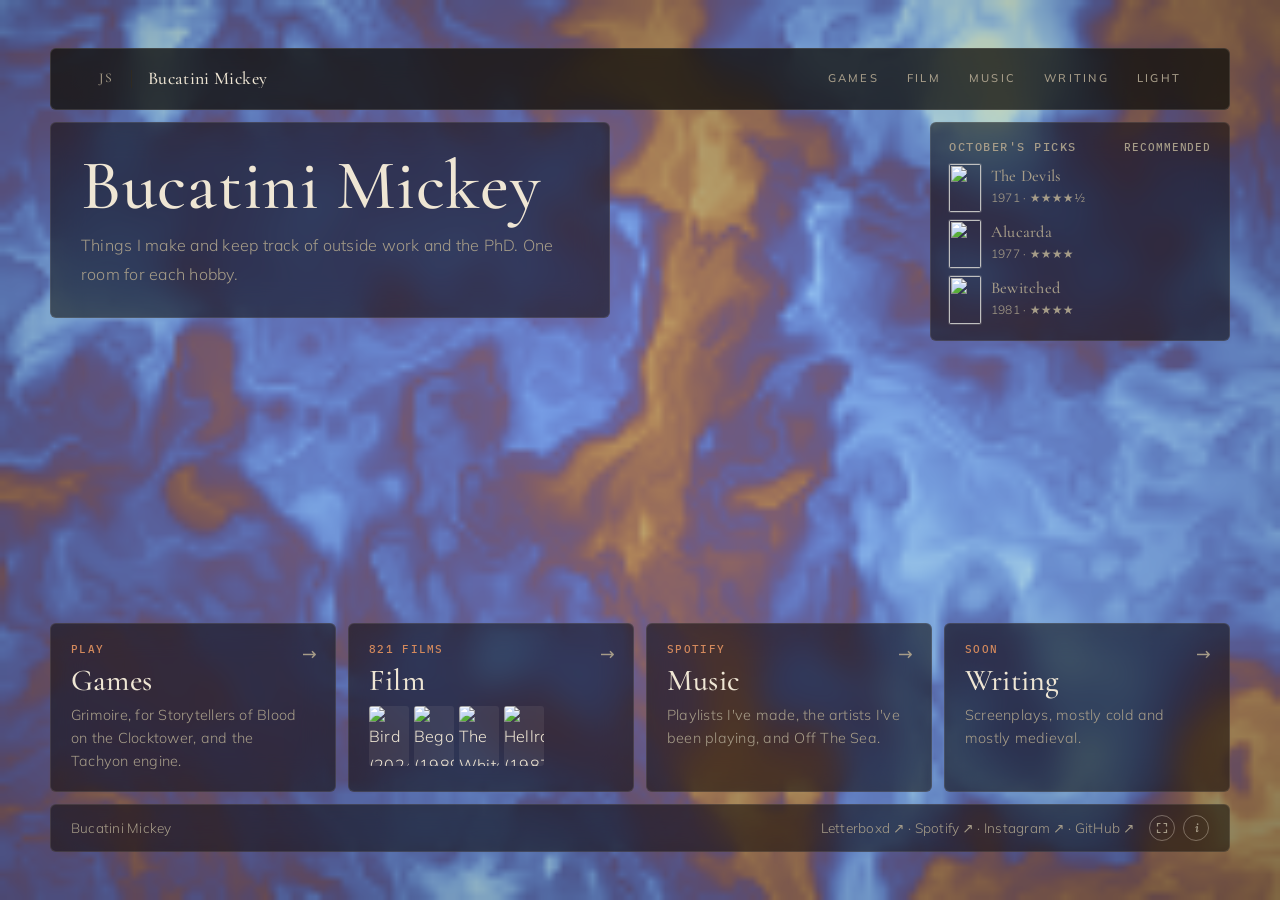
==== commit b155f6bf: "Hub: a box of this month's Letterboxd picks (4insta_MM_YY tags, via tools/lbexport.py); only home-ta" ====
--- a/index.html
+++ b/index.html
@@ -79,7 +79,18 @@
 .tile{position:relative;display:block;padding:18px 20px;border-radius:6px;text-decoration:none;color:var(--ink);
   background:color-mix(in srgb,var(--bg) 60%,transparent);-webkit-backdrop-filter:blur(16px) saturate(1.3);backdrop-filter:blur(16px) saturate(1.3);
   border:1px solid color-mix(in srgb,var(--ink) 10%,transparent);transition:background .3s,transform .3s}
-.intro{align-self:flex-start;max-width:560px;padding:28px 30px;margin-bottom:max(18vh,40px)}
+.hrow{display:flex;justify-content:space-between;align-items:flex-start;gap:12px;margin-bottom:max(18vh,40px)}
+.intro{max-width:560px;padding:28px 30px}
+/* this month's picks: the films I tagged 4insta_MM_YY on Letterboxd (films/picks.json, from tools/lbexport.py) */
+.picks{width:min(300px,100%);padding:16px 18px}
+.picks h2{display:flex;justify-content:space-between;align-items:baseline;margin:0 0 10px;font:500 .68rem var(--f-mono);letter-spacing:.14em;text-transform:uppercase;color:var(--acc)}
+.picks h2 small{font:inherit;color:var(--dim);letter-spacing:.08em}
+.picks ol{list-style:none;margin:0;padding:0;display:flex;flex-direction:column;gap:8px}
+.picks a{display:grid;grid-template-columns:32px minmax(0,1fr);gap:10px;align-items:center;text-decoration:none;color:var(--ink)}
+.picks img{display:block;width:32px;height:48px;object-fit:cover;border-radius:2px;box-shadow:0 0 0 1px color-mix(in srgb,var(--ink) 15%,transparent)}
+.picks b{display:block;font:500 1.02rem/1.2 var(--f-disp);white-space:nowrap;overflow:hidden;text-overflow:ellipsis}
+.picks span{font-size:.75rem;color:var(--dim)}
+.picks a:hover b{color:var(--acc)}
 .intro h1{font-size:clamp(2.5rem,6.4vw,4.4rem)}
 .intro .lede{margin-top:10px}
 .rooms{margin-top:auto;display:grid;grid-template-columns:repeat(4,minmax(0,1fr));gap:12px}
@@ -114,7 +125,7 @@
 .cap b{display:block;font:500 .66rem var(--f-mono);font-style:normal;letter-spacing:.14em;text-transform:uppercase;color:var(--dim);margin-bottom:4px}
 @media (max-width:900px){.rooms{grid-template-columns:repeat(2,minmax(0,1fr))}}
 @media (max-width:560px){.tile,body .page>.bar{-webkit-backdrop-filter:none!important;backdrop-filter:none!important;background:color-mix(in srgb,var(--bg) 76%,transparent)}   /* blur over a moving picture is costly on a phone */
-  .home{gap:10px}.intro{margin-bottom:26vh}.rooms{gap:10px}.tile{padding:16px}.intro{padding:20px}.room p,.room .kick,.strip{display:none}.room h2{margin:0}}
+  .home{gap:10px}.hrow{flex-direction:column;margin-bottom:22vh;gap:10px}.picks{width:100%}.picks ol{flex-direction:row;overflow-x:auto}.picks li{flex:0 0 46%}.rooms{gap:10px}.tile{padding:16px}.intro{padding:20px}.room p,.room .kick,.strip{display:none}.room h2{margin:0}}
 </style>
 </head>
 <body>
@@ -125,10 +136,13 @@
   <nav class="pages" aria-label="Pages"><a href="game-dev/">Games</a><a href="films/">Film</a><a href="music/">Music</a><a href="writing/">Writing</a><button class="mode" id="mode" type="button" aria-label="Switch light or dark">Light</button></nav>
 </div></header>
 <main class="home">
+  <div class="hrow">
   <section class="tile intro"><h1>Bucatini Mickey</h1><p class="lede">Things I make and keep track of outside work and the PhD. One room for each hobby.</p></section>
+  <section class="tile picks" id="picksbox" hidden><h2><span id="picksh">Picks</span><small>recommended</small></h2><ol id="picks"></ol></section>
+  </div>
   <nav class="rooms" aria-label="Rooms">
     <a class="tile room" href="game-dev/"><span class="kick">Play</span><h2>Games</h2><p>Grimoire, for Storytellers of Blood on the Clocktower, and the Tachyon engine.</p><span class="go" aria-hidden="true">→</span></a>
-    <a class="tile room" href="films/"><span class="kick">815 films</span><h2>Film</h2><ol class="strip" id="watched" aria-label="Recently watched"></ol><span class="go" aria-hidden="true">→</span></a>
+    <a class="tile room" href="films/"><span class="kick">821 films</span><h2>Film</h2><ol class="strip" id="watched" aria-label="Recently watched"></ol><span class="go" aria-hidden="true">→</span></a>
     <a class="tile room" href="music/"><span class="kick">Spotify</span><h2>Music</h2><p>Playlists I've made, the artists I've been playing, and Off The Sea.</p><span class="go" aria-hidden="true">→</span></a>
     <a class="tile room" href="writing/"><span class="kick">Soon</span><h2>Writing</h2><p>Screenplays, mostly cold and mostly medieval.</p><span class="go" aria-hidden="true">→</span></a>
   </nav>
@@ -138,6 +152,16 @@
 </main>
 </div>
 <button class="unmin" id="unmin" type="button" hidden>Show the page</button>
+<script>/* this month's picks (or the latest month's, until this month has any) */
+fetch('films/picks.json').then(r=>r.ok?r.json():null).then(d=>{ if(!d||!d.months) return;
+  const esc=x=>String(x||'').replace(/[&<>"]/g,c=>({'&':'&amp;','<':'&lt;','>':'&gt;','"':'&quot;'}[c]));
+  const now=new Date(), key=`${now.getFullYear()}-${String(now.getMonth()+1).padStart(2,'0')}`;
+  const ks=Object.keys(d.months).filter(k=>k<=key).sort(), k=d.months[key]?key:ks[ks.length-1]; if(!k) return;
+  const [y,m]=k.split('-').map(Number), nm=new Date(y,m-1,1).toLocaleDateString('en-GB',{month:'long'});
+  document.getElementById('picksh').textContent=`${nm}'s picks`;
+  document.getElementById('picks').innerHTML=d.months[k].map(f=>`<li><a href="${esc(f.link)}"><img src="${esc(f.p)}" alt="" loading="lazy" width="32" height="48"><span><b>${esc(f.t)}</b><span>${esc(f.y)}${f.r?' · '+'★'.repeat(Math.floor(f.r))+(f.r%1?'½':''):''}</span></span></a></li>`).join('');
+  document.getElementById('picksbox').hidden=false }).catch(()=>{});
+</script>
 <script>/* the last four films from the Film page's diary, in the Film tile */
 fetch('films/recent.json').then(r=>r.ok?r.json():{films:[]}).then(d=>{const esc=x=>String(x||'').replace(/[&<>"]/g,c=>({'&':'&amp;','<':'&lt;','>':'&gt;','"':'&quot;'}[c]));
   document.getElementById('watched').innerHTML=(d.films||[]).slice(0,4).map(f=>`<li><img src="${esc(f.p.replace('-0-600-0-900-','-0-230-0-345-'))}" alt="${esc(f.t)} (${esc(f.y)})" title="${esc(f.t)}" loading="lazy"></li>`).join('')}).catch(()=>{});
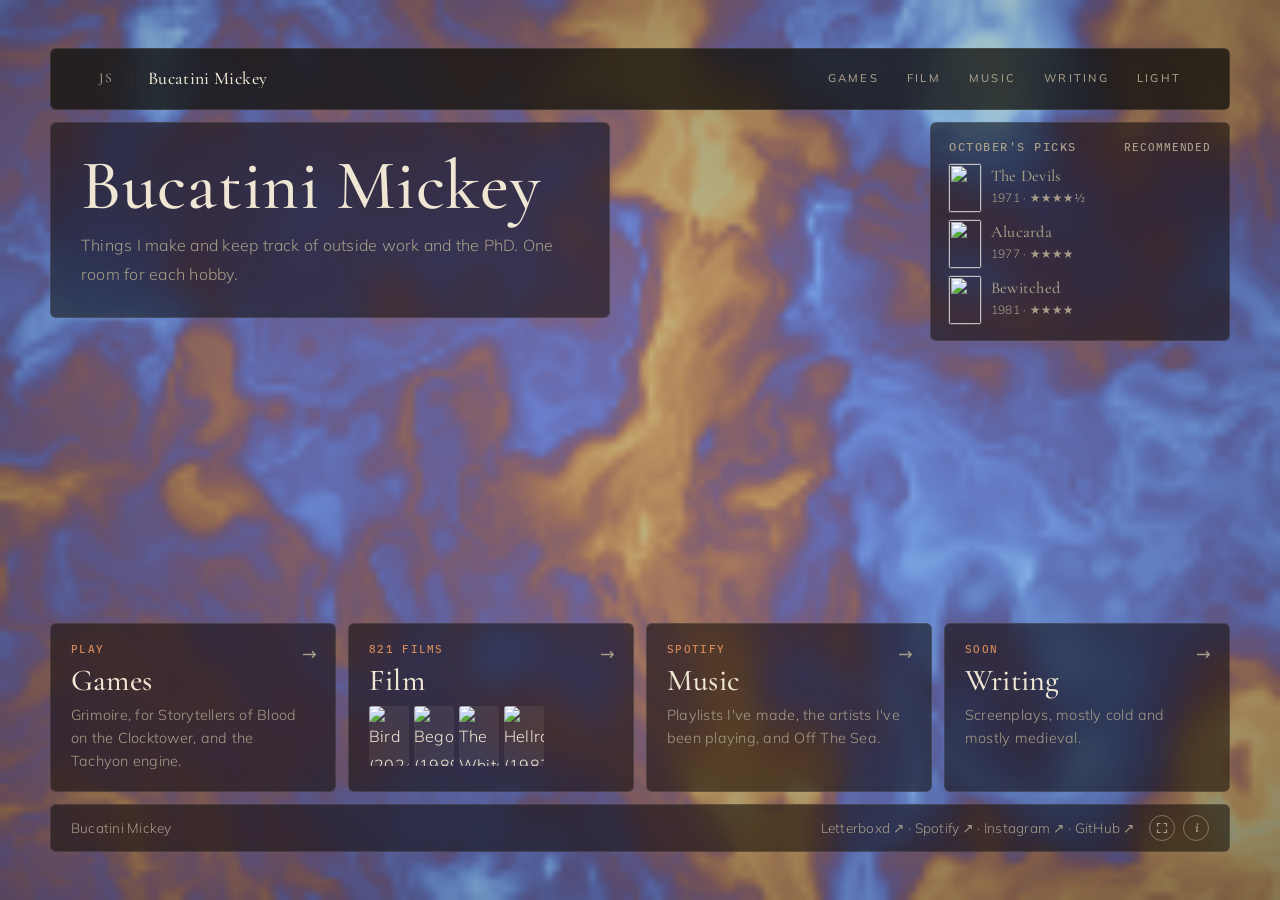
==== commit b6ddbf2c: "A farfalle favicon for Bucatini Mickey (SVG, with PNGs and a home-screen icon) Co-Authored-By: Claud" ====
--- a/index.html
+++ b/index.html
@@ -2,6 +2,9 @@
 <html lang="en">
 <head>
 <meta charset="utf-8">
+<link rel="icon" href="/assets/favicon.svg" type="image/svg+xml">
+<link rel="icon" href="/assets/favicon-32.png" sizes="32x32" type="image/png">
+<link rel="apple-touch-icon" href="/assets/apple-touch-icon.png">
 <meta name="viewport" content="width=device-width,initial-scale=1,viewport-fit=cover">
 <title>Bucatini Mickey</title>
 <link rel="stylesheet" href="assets/fonts/fonts.css">
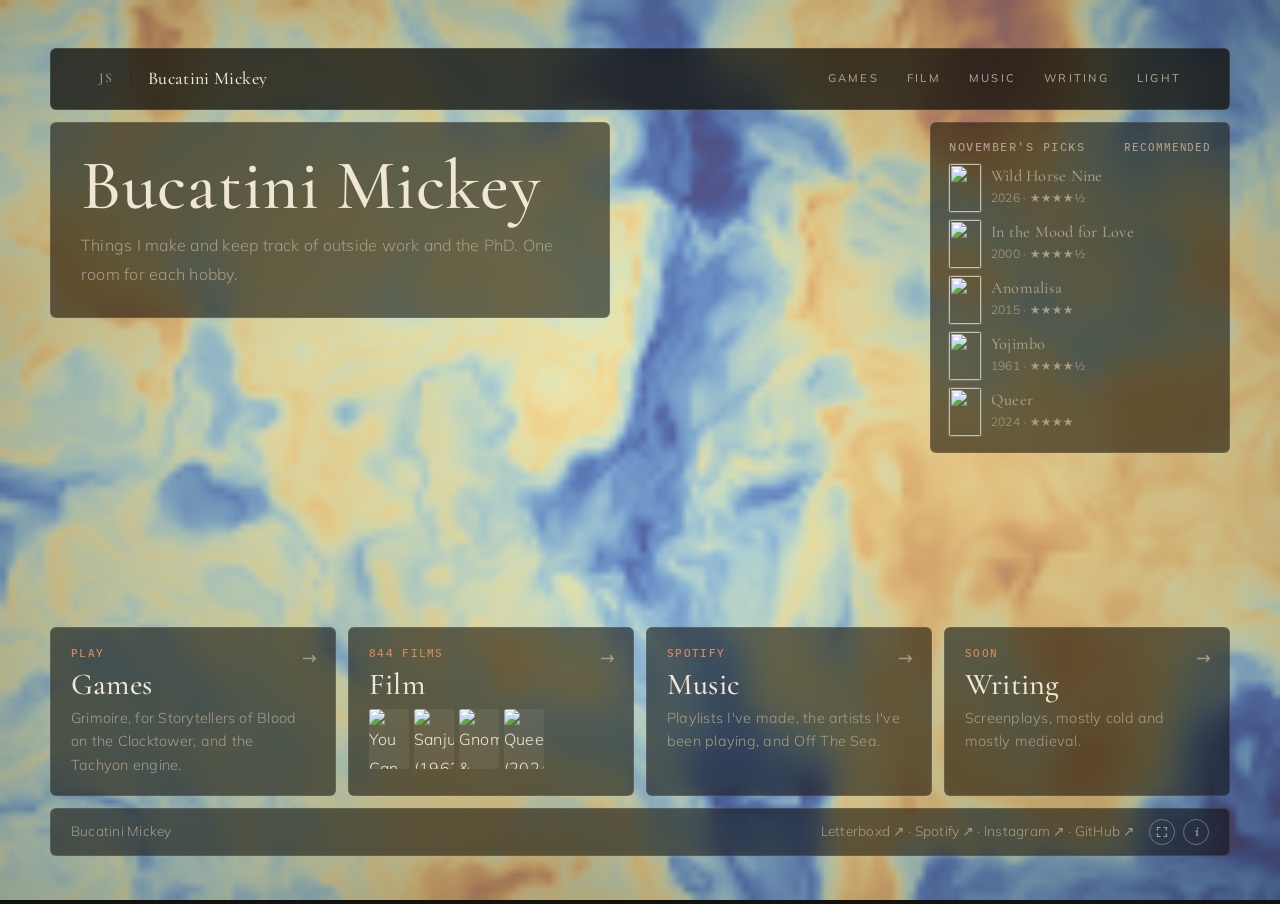
==== commit 24550314: "Film: a 'Pick for me' tab that suggests my 3.5★+ films by mood (moods learned from my lists, via Ree" ====
--- a/index.html
+++ b/index.html
@@ -145,7 +145,7 @@
   </div>
   <nav class="rooms" aria-label="Rooms">
     <a class="tile room" href="game-dev/"><span class="kick">Play</span><h2>Games</h2><p>Grimoire, for Storytellers of Blood on the Clocktower, and the Tachyon engine.</p><span class="go" aria-hidden="true">→</span></a>
-    <a class="tile room" href="films/"><span class="kick">821 films</span><h2>Film</h2><ol class="strip" id="watched" aria-label="Recently watched"></ol><span class="go" aria-hidden="true">→</span></a>
+    <a class="tile room" href="films/"><span class="kick">844 films</span><h2>Film</h2><ol class="strip" id="watched" aria-label="Recently watched"></ol><span class="go" aria-hidden="true">→</span></a>
     <a class="tile room" href="music/"><span class="kick">Spotify</span><h2>Music</h2><p>Playlists I've made, the artists I've been playing, and Off The Sea.</p><span class="go" aria-hidden="true">→</span></a>
     <a class="tile room" href="writing/"><span class="kick">Soon</span><h2>Writing</h2><p>Screenplays, mostly cold and mostly medieval.</p><span class="go" aria-hidden="true">→</span></a>
   </nav>
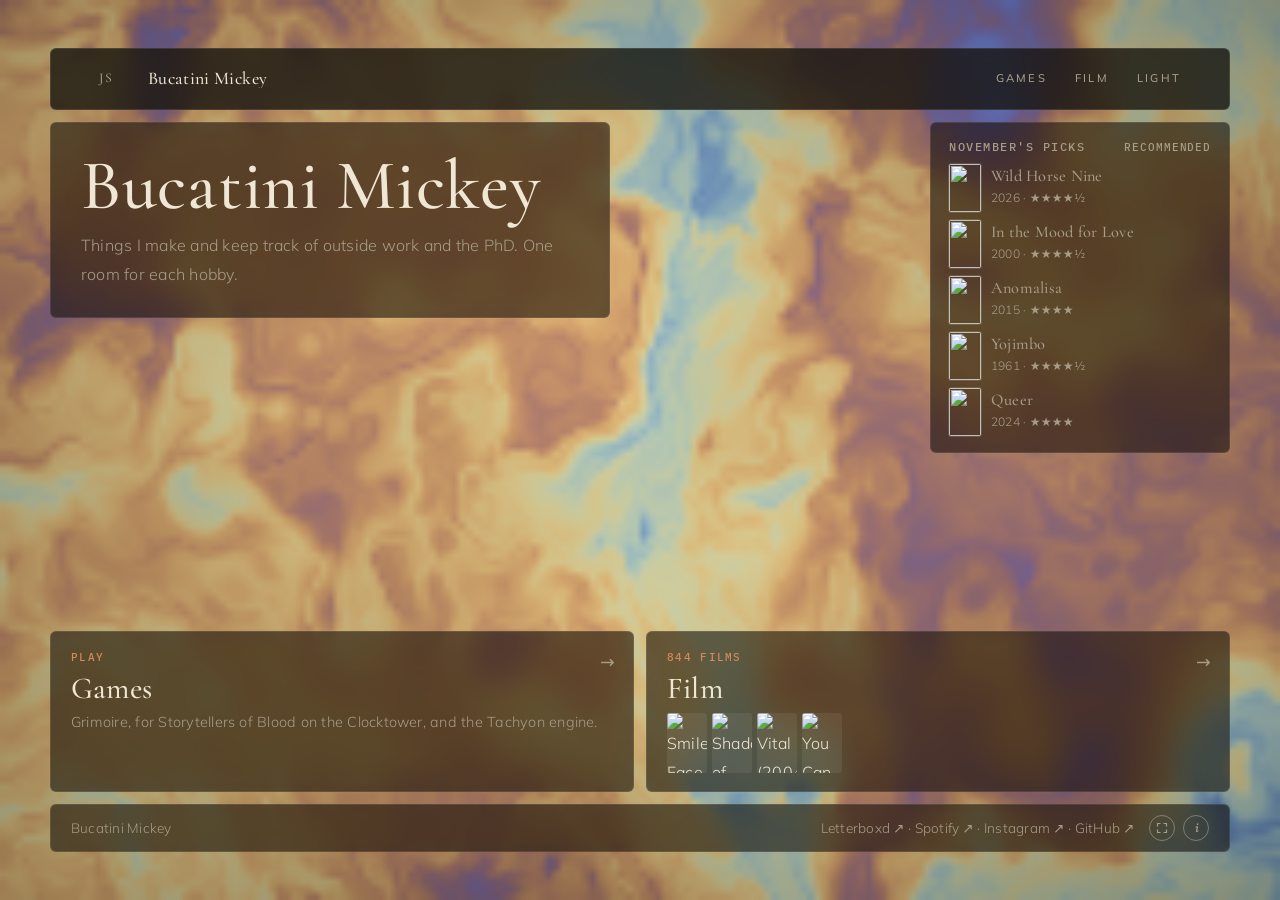
==== commit 1ca2eab0: "Unpublish Music and Writing until they have my own writing Co-Authored-By: Claude Sonnet 5.5 <norepl" ====
--- a/index.html
+++ b/index.html
@@ -96,7 +96,7 @@
 .picks a:hover b{color:var(--acc)}
 .intro h1{font-size:clamp(2.5rem,6.4vw,4.4rem)}
 .intro .lede{margin-top:10px}
-.rooms{margin-top:auto;display:grid;grid-template-columns:repeat(4,minmax(0,1fr));gap:12px}
+.rooms{margin-top:auto;display:grid;grid-template-columns:repeat(2,minmax(0,1fr));gap:12px}
 .room{display:flex;flex-direction:column}
 .room h2{font:500 clamp(1.5rem,2.6vw,1.9rem)/1.1 var(--f-disp);margin:0 0 6px}
 .room p{margin:0;color:var(--dim);font-size:.9rem;line-height:1.6}
@@ -135,8 +135,8 @@
 <canvas class="backdrop" id="fractal" aria-hidden="true"></canvas>
 <div class="page">
 <header class="bar"><div class="bar-in">
-  <nav class="sites" aria-label="Sites"><a class="me away" href="https://jsonsummers.github.io/" title="Jason Summers: research, CV and links"><span>J</span><span class="x"><span>ason </span></span><span>S</span><span class="x"><span>ummers</span></span></a><a class="bm here" href="./" aria-current="true" title="Bucatini Mickey: films, games, photos and other hobbies"><span>B</span><span class="x"><span>ucatini </span></span><span>M</span><span class="x"><span>ickey</span></span></a></nav>
-  <nav class="pages" aria-label="Pages"><a href="game-dev/">Games</a><a href="films/">Film</a><a href="music/">Music</a><a href="writing/">Writing</a><button class="mode" id="mode" type="button" aria-label="Switch light or dark">Light</button></nav>
+  <nav class="sites" aria-label="Sites"><a class="me away" href="https://jsonsummers.github.io/" title="Jason Summers: photos and art"><span>J</span><span class="x"><span>ason </span></span><span>S</span><span class="x"><span>ummers</span></span></a><a class="bm here" href="./" aria-current="true" title="Bucatini Mickey: films, games, photos and other hobbies"><span>B</span><span class="x"><span>ucatini </span></span><span>M</span><span class="x"><span>ickey</span></span></a></nav>
+  <nav class="pages" aria-label="Pages"><a href="game-dev/">Games</a><a href="films/">Film</a><button class="mode" id="mode" type="button" aria-label="Switch light or dark">Light</button></nav>
 </div></header>
 <main class="home">
   <div class="hrow">
@@ -146,8 +146,6 @@
   <nav class="rooms" aria-label="Rooms">
     <a class="tile room" href="game-dev/"><span class="kick">Play</span><h2>Games</h2><p>Grimoire, for Storytellers of Blood on the Clocktower, and the Tachyon engine.</p><span class="go" aria-hidden="true">→</span></a>
     <a class="tile room" href="films/"><span class="kick">844 films</span><h2>Film</h2><ol class="strip" id="watched" aria-label="Recently watched"></ol><span class="go" aria-hidden="true">→</span></a>
-    <a class="tile room" href="music/"><span class="kick">Spotify</span><h2>Music</h2><p>Playlists I've made, the artists I've been playing, and Off The Sea.</p><span class="go" aria-hidden="true">→</span></a>
-    <a class="tile room" href="writing/"><span class="kick">Soon</span><h2>Writing</h2><p>Screenplays, mostly cold and mostly medieval.</p><span class="go" aria-hidden="true">→</span></a>
   </nav>
   <footer class="tile foot"><span>Bucatini Mickey</span><span class="r"><span><a href="https://letterboxd.com/bucatini_mickey/">Letterboxd ↗</a> · <a href="https://open.spotify.com/user/jmsummers98">Spotify ↗</a> · <a href="https://www.instagram.com/bucatini_mickey/">Instagram ↗</a> · <a href="https://github.com/bucatini-mickey">GitHub ↗</a></span>
     <button class="info" id="min" type="button" title="Just the picture" aria-label="Hide the page and show just the picture"><svg viewBox="0 0 16 16" width="12" height="12" fill="none" stroke="currentColor" stroke-width="1.6" aria-hidden="true"><path d="M2 6V2h4M14 6V2h-4M2 10v4h4M14 10v4h-4"/></svg></button><button class="info" id="info" type="button" aria-expanded="false" aria-controls="cap" title="What's on screen">i</button></span>
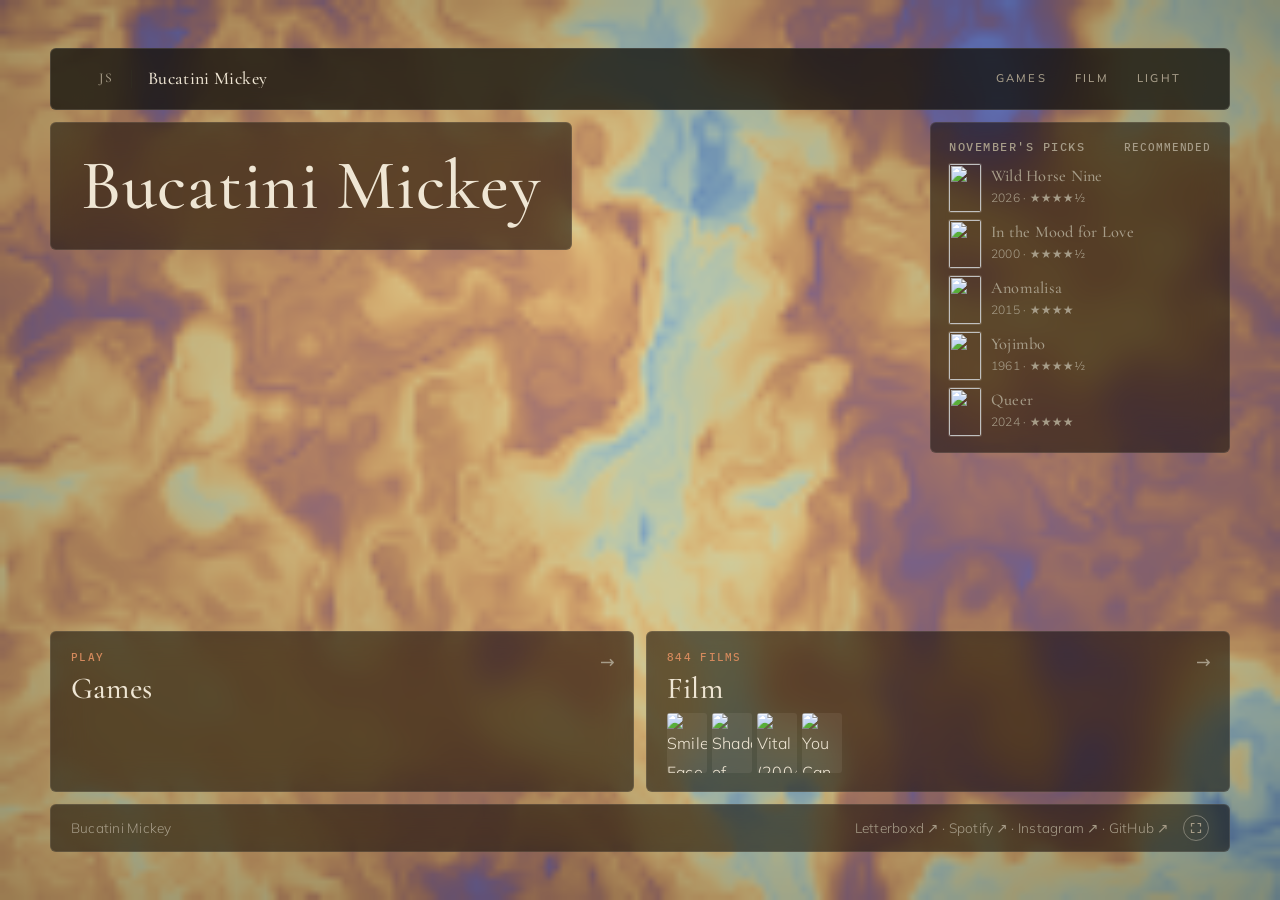
==== commit 119b1954: "Remove written text from the live pages until it is my own Co-Authored-By: Claude Sonnet 5.5 <norepl" ====
--- a/index.html
+++ b/index.html
@@ -10,7 +10,6 @@
 <link rel="stylesheet" href="assets/fonts/fonts.css">
 <link rel="preload" href="assets/fonts/cormorant-garamond-500-latin.woff2" as="font" type="font/woff2" crossorigin>
 <link rel="preload" href="assets/fonts/mulish-500-latin.woff2" as="font" type="font/woff2" crossorigin>
-<meta name="description" content="Hobby projects by Mickey: film, game dev and whatever grows next.">
 <style>
 /* Bucatini Mickey hub: the page floats on a datamoshed cut-up of patterns and photographs (assets/hub.js; the Mandelbrot zoom and the Maya textile are in assets/archive) (the Starry Night field is kept in assets/archive). Shared theme. Night-forest dark by default, autumn + psychedelic accents, washi paper light mode on request. */
 :root{
@@ -135,21 +134,21 @@
 <canvas class="backdrop" id="fractal" aria-hidden="true"></canvas>
 <div class="page">
 <header class="bar"><div class="bar-in">
-  <nav class="sites" aria-label="Sites"><a class="me away" href="https://jsonsummers.github.io/" title="Jason Summers: photos and art"><span>J</span><span class="x"><span>ason </span></span><span>S</span><span class="x"><span>ummers</span></span></a><a class="bm here" href="./" aria-current="true" title="Bucatini Mickey: films, games, photos and other hobbies"><span>B</span><span class="x"><span>ucatini </span></span><span>M</span><span class="x"><span>ickey</span></span></a></nav>
+  <nav class="sites" aria-label="Sites"><a class="me away" href="https://jsonsummers.github.io/" title="Jason Summers"><span>J</span><span class="x"><span>ason </span></span><span>S</span><span class="x"><span>ummers</span></span></a><a class="bm here" href="./" aria-current="true" title="Bucatini Mickey"><span>B</span><span class="x"><span>ucatini </span></span><span>M</span><span class="x"><span>ickey</span></span></a></nav>
   <nav class="pages" aria-label="Pages"><a href="game-dev/">Games</a><a href="films/">Film</a><button class="mode" id="mode" type="button" aria-label="Switch light or dark">Light</button></nav>
 </div></header>
 <main class="home">
   <div class="hrow">
-  <section class="tile intro"><h1>Bucatini Mickey</h1><p class="lede">Things I make and keep track of outside work and the PhD. One room for each hobby.</p></section>
+  <section class="tile intro"><h1>Bucatini Mickey</h1></section>
   <section class="tile picks" id="picksbox" hidden><h2><span id="picksh">Picks</span><small>recommended</small></h2><ol id="picks"></ol></section>
   </div>
   <nav class="rooms" aria-label="Rooms">
-    <a class="tile room" href="game-dev/"><span class="kick">Play</span><h2>Games</h2><p>Grimoire, for Storytellers of Blood on the Clocktower, and the Tachyon engine.</p><span class="go" aria-hidden="true">→</span></a>
+    <a class="tile room" href="game-dev/"><span class="kick">Play</span><h2>Games</h2><span class="go" aria-hidden="true">→</span></a>
     <a class="tile room" href="films/"><span class="kick">844 films</span><h2>Film</h2><ol class="strip" id="watched" aria-label="Recently watched"></ol><span class="go" aria-hidden="true">→</span></a>
   </nav>
   <footer class="tile foot"><span>Bucatini Mickey</span><span class="r"><span><a href="https://letterboxd.com/bucatini_mickey/">Letterboxd ↗</a> · <a href="https://open.spotify.com/user/jmsummers98">Spotify ↗</a> · <a href="https://www.instagram.com/bucatini_mickey/">Instagram ↗</a> · <a href="https://github.com/bucatini-mickey">GitHub ↗</a></span>
-    <button class="info" id="min" type="button" title="Just the picture" aria-label="Hide the page and show just the picture"><svg viewBox="0 0 16 16" width="12" height="12" fill="none" stroke="currentColor" stroke-width="1.6" aria-hidden="true"><path d="M2 6V2h4M14 6V2h-4M2 10v4h4M14 10v4h-4"/></svg></button><button class="info" id="info" type="button" aria-expanded="false" aria-controls="cap" title="What's on screen">i</button></span>
-    <p class="cap" id="cap" hidden><b>On screen</b><span id="now">Ink, folding over itself</span></p></footer>
+    <button class="info" id="min" type="button" title="Just the picture" aria-label="Hide the page and show just the picture"><svg viewBox="0 0 16 16" width="12" height="12" fill="none" stroke="currentColor" stroke-width="1.6" aria-hidden="true"><path d="M2 6V2h4M14 6V2h-4M2 10v4h4M14 10v4h-4"/></svg></button></span>
+</footer>
 </main>
 </div>
 <button class="unmin" id="unmin" type="button" hidden>Show the page</button>
@@ -166,13 +165,10 @@
 <script>/* the last four films from the Film page's diary, in the Film tile */
 fetch('films/recent.json').then(r=>r.ok?r.json():{films:[]}).then(d=>{const esc=x=>String(x||'').replace(/[&<>"]/g,c=>({'&':'&amp;','<':'&lt;','>':'&gt;','"':'&quot;'}[c]));
   document.getElementById('watched').innerHTML=(d.films||[]).slice(0,4).map(f=>`<li><img src="${esc(f.p.replace('-0-600-0-900-','-0-230-0-345-'))}" alt="${esc(f.t)} (${esc(f.y)})" title="${esc(f.t)}" loading="lazy"></li>`).join('')}).catch(()=>{});
-addEventListener('hubscene',e=>{document.getElementById('now').textContent=e.detail||'Ink, folding over itself'});
 (function(){const m=document.getElementById('min'),u=document.getElementById('unmin');   /* just the picture, and back */
   const set=on=>{document.body.classList.toggle('min',on);u.hidden=!on;(on?u:m).focus({preventScroll:true})};
   m.onclick=()=>set(true);u.onclick=()=>set(false);document.addEventListener('keydown',e=>{if(e.key==='Escape'&&!u.hidden)set(false)})})();
-(function(){const b=document.getElementById('info'),c=document.getElementById('cap');   /* the (i) button: what the backdrop is showing */
-  const set=o=>{b.setAttribute('aria-expanded',String(o));c.hidden=!o};
-  b.onclick=e=>{e.stopPropagation();set(c.hidden)};document.addEventListener('click',e=>{if(!c.contains(e.target))set(false)});document.addEventListener('keydown',e=>{if(e.key==='Escape')set(false)})})();</script>
+</script>
 <script src="assets/mosh.js"></script>
 <script src="assets/hub.js"></script>
 <script>
